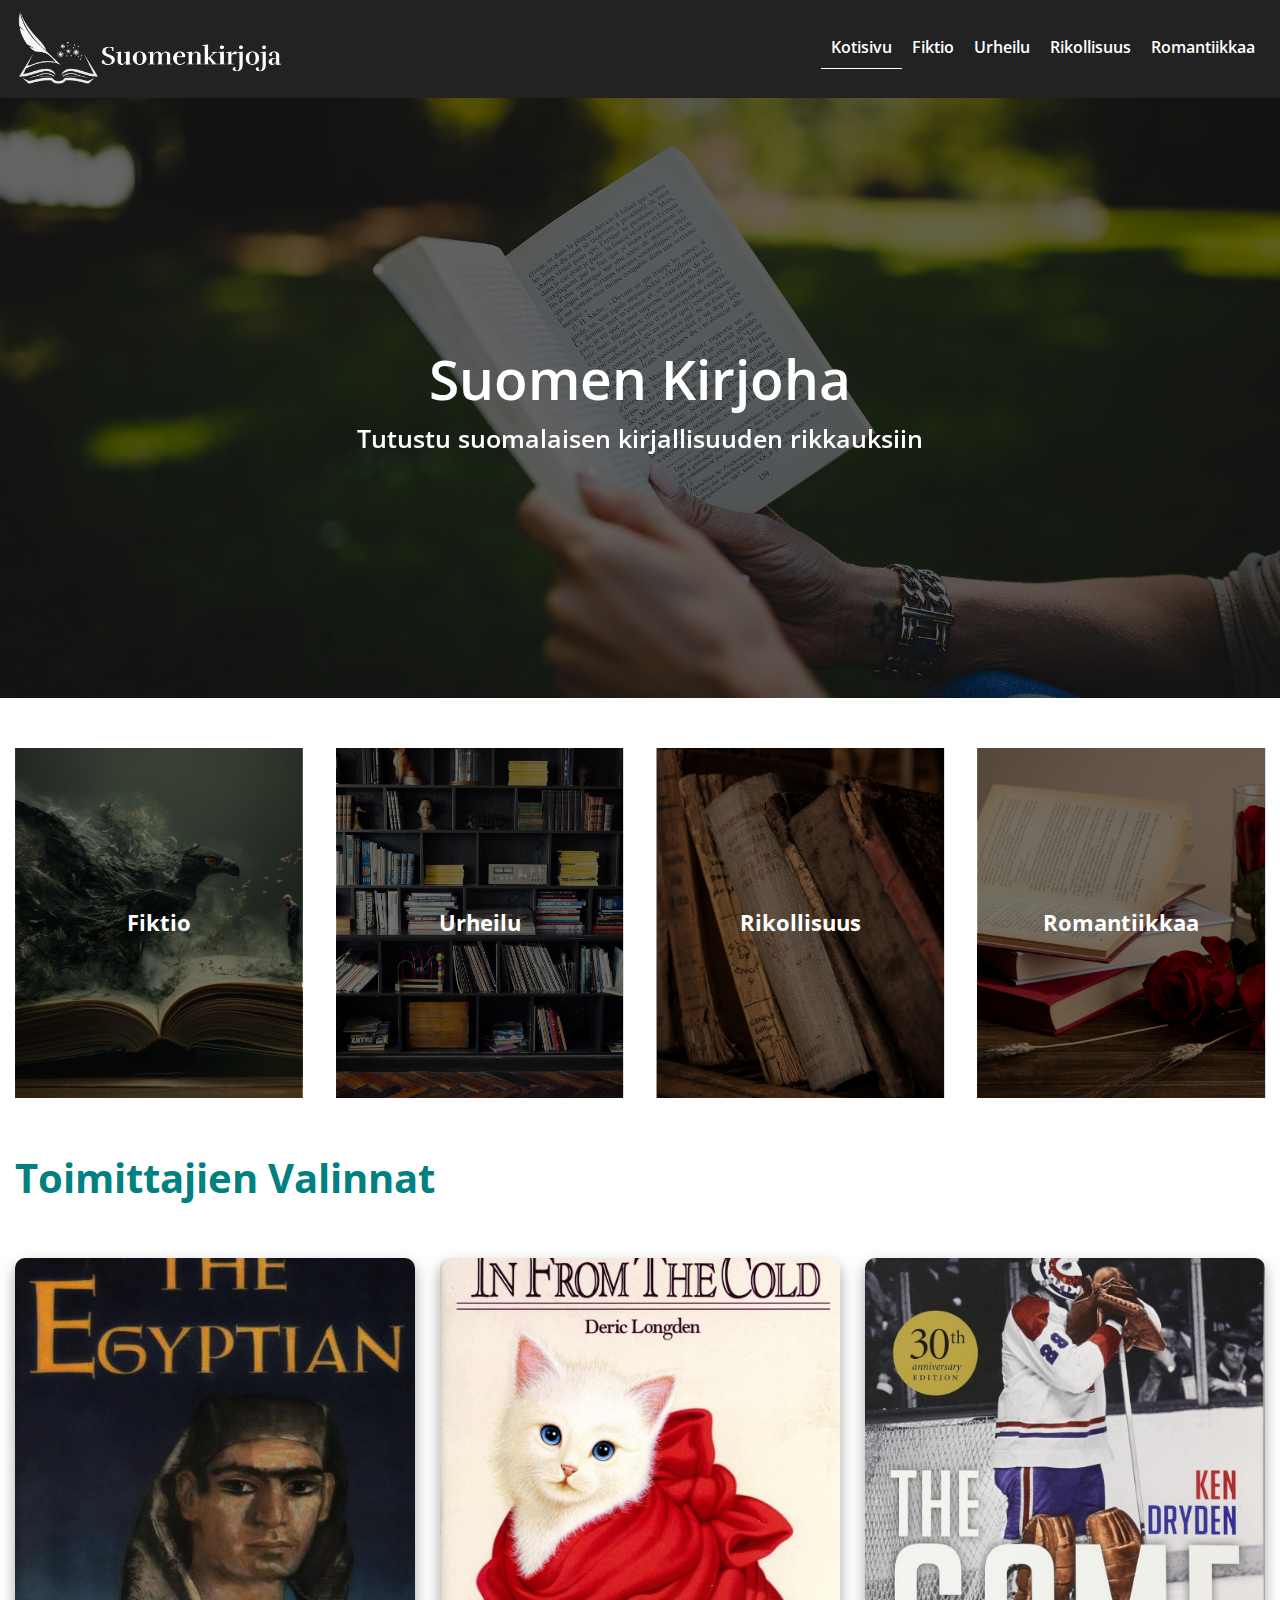
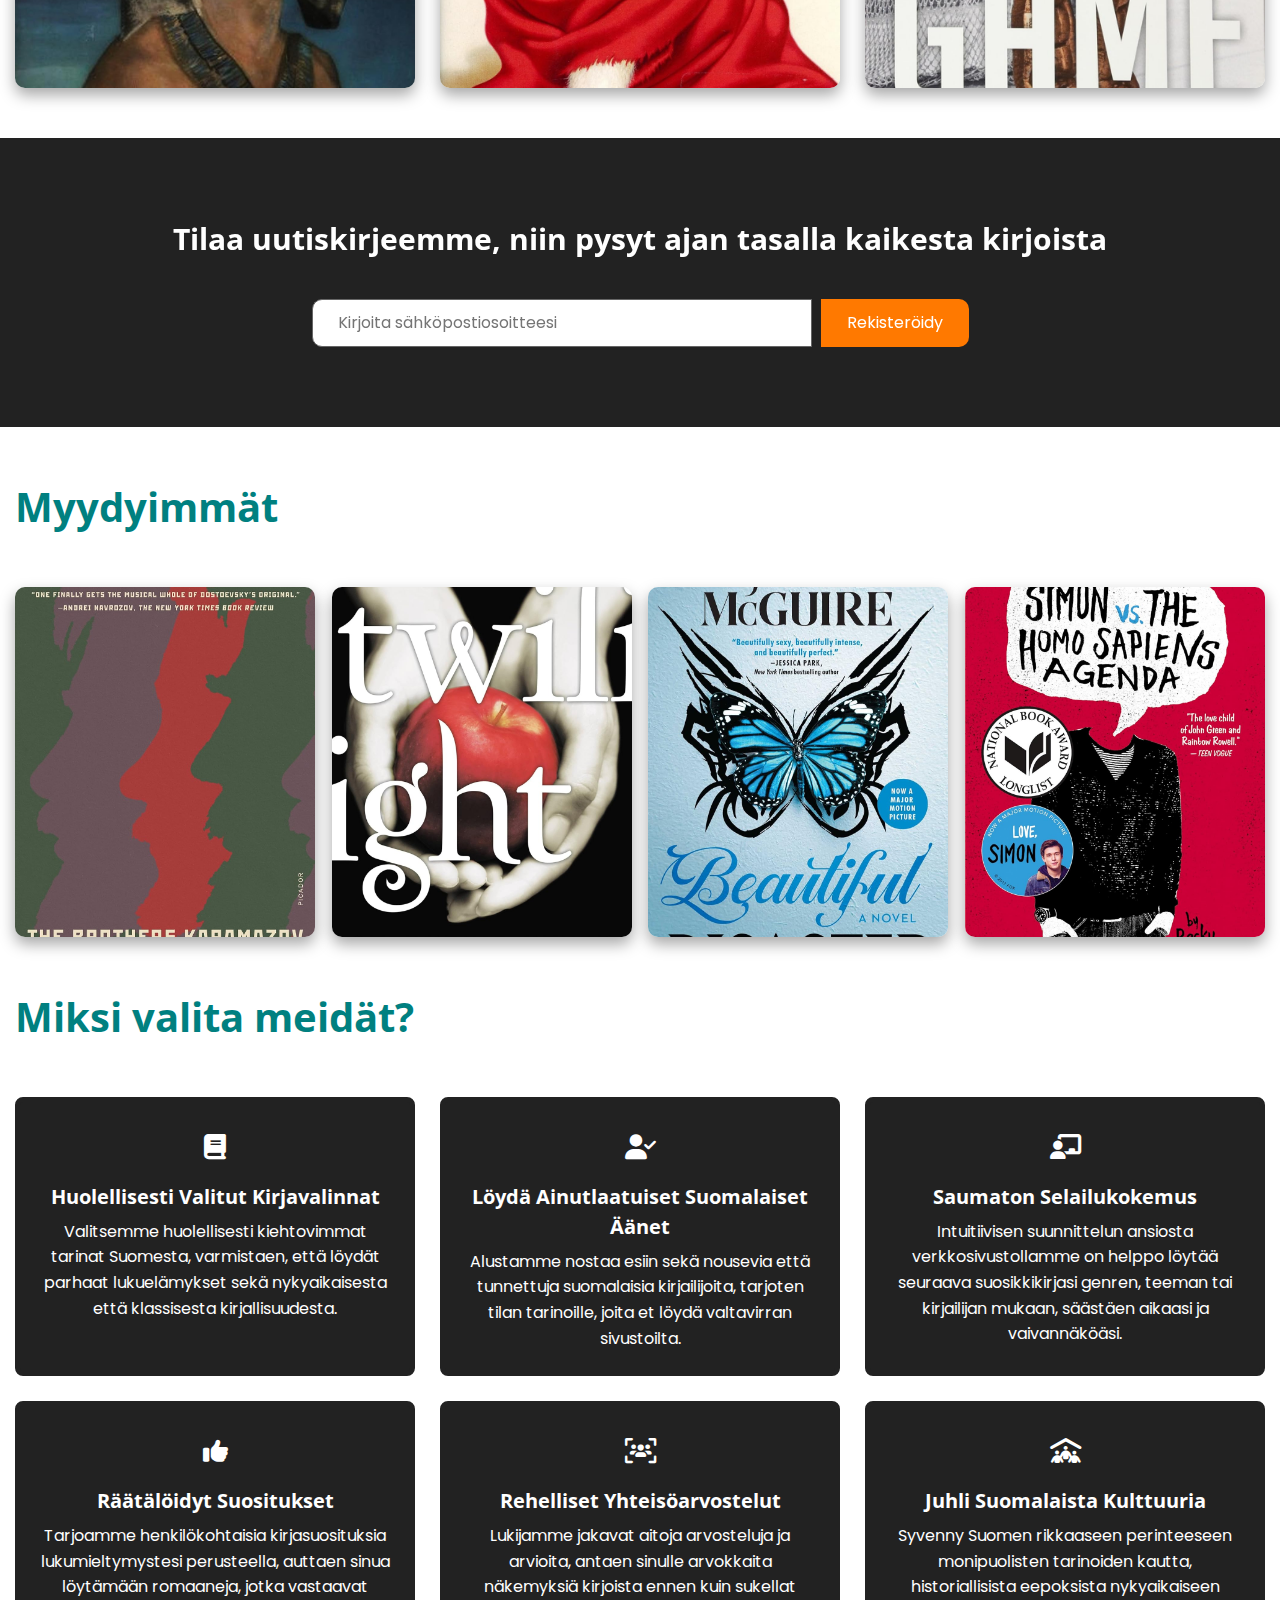
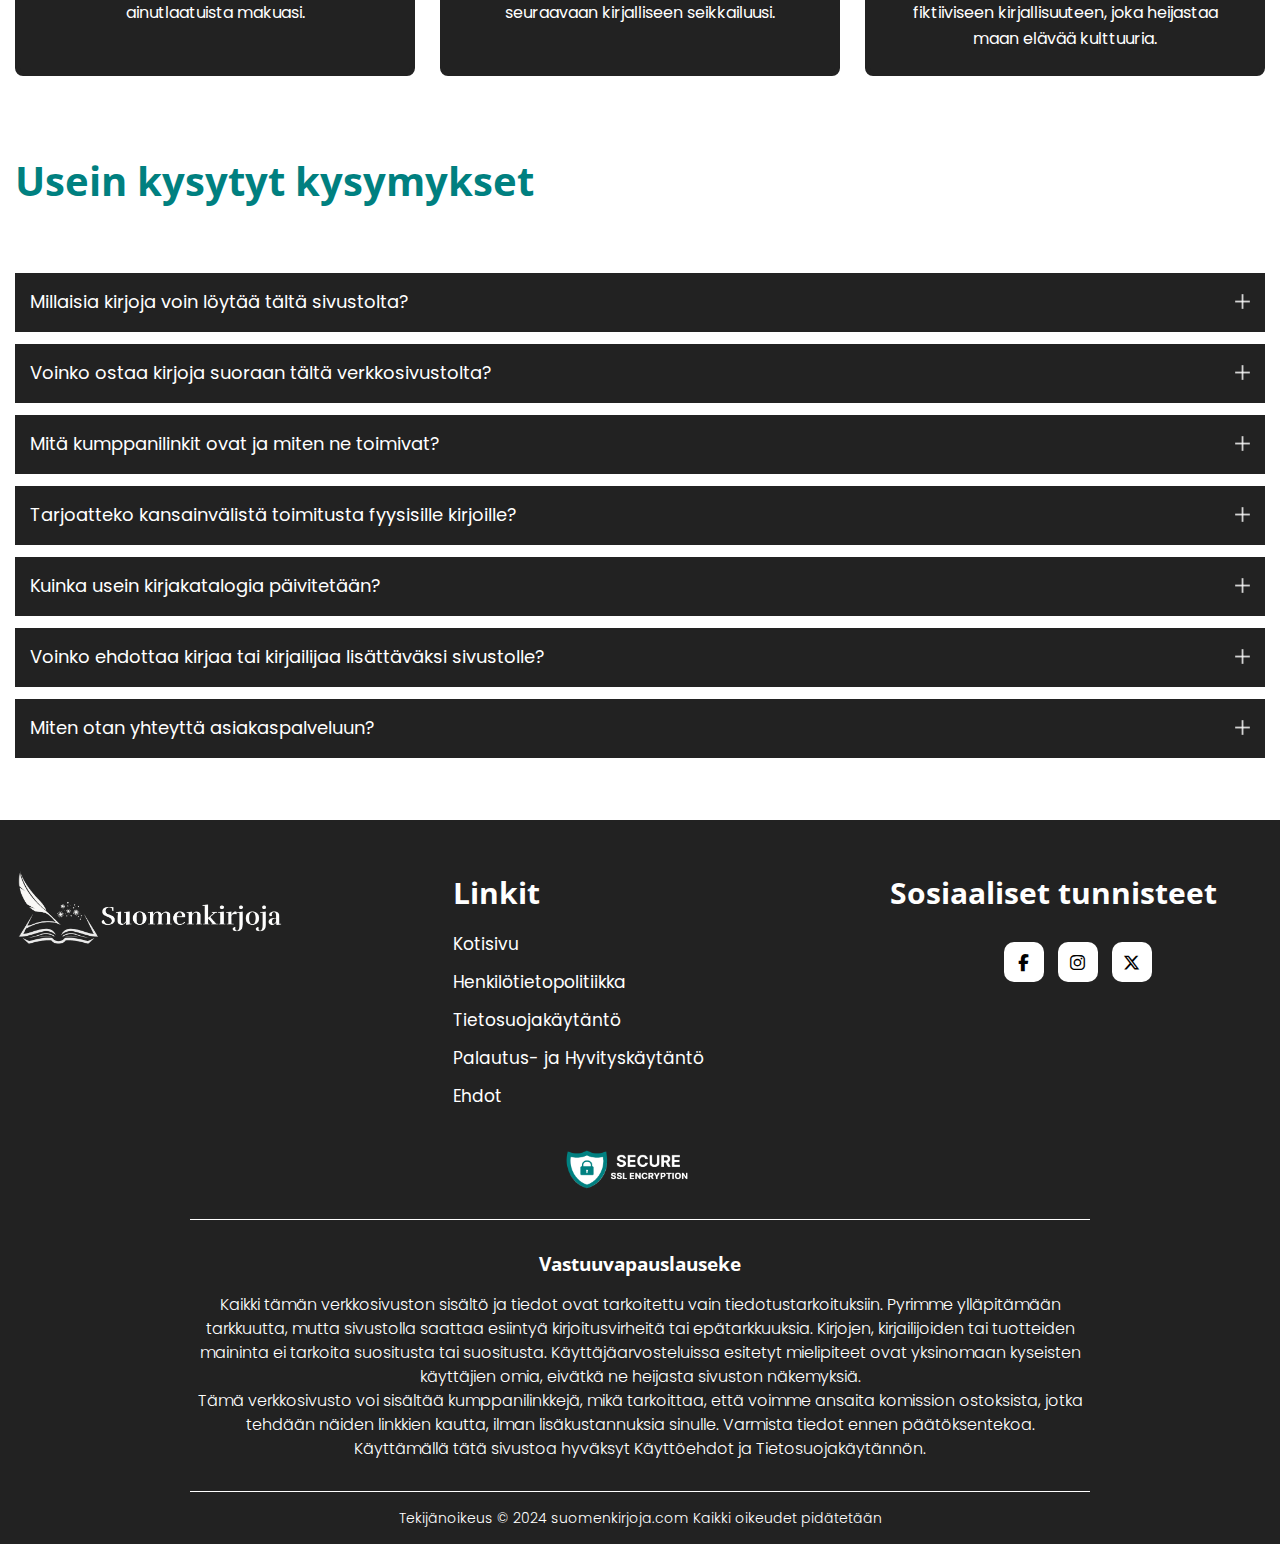
==== index.html @ 08500f6e "done" ====
<!DOCTYPE html>
<html lang="fi">

<head>
    <meta charset="UTF-8">
    <meta name="viewport" content="width=device-width, initial-scale=1.0">
    <meta name="robots" content="index, follow">
    <link rel="stylesheet" href="./assets/fontawesome/css/all.css">
    <link rel="stylesheet" href="assets/css/aos.css">
    <link rel="stylesheet" href="./assets/css/style.css">
    <link rel="stylesheet" href="./assets/css/responsive.css">
    <link rel="icon" type="image/icon" href="./assets/images/favicon.ico">
    <title>Kotisivu</title>
</head>

<body>
    <!--Website Header Section Start -->
    <header class="header">
        <div class="container">
            <nav class="desktop-menu">
                <div class="top-logo">
                    <a href="./">
                        <img src="./assets/images/logo.svg" alt="logo"></a>
                </div>

                <div class="main-menu">
                    <ul>
                        <li><a class="active" href="./">Kotisivu</a></li>
                        <li><a href="fiction">Fiktio</a></li>
                        <li><a href="sport">Urheilu</a></li>
                        <li><a href="crime">Rikollisuus</a></li>
                        <li><a href="romance">Romantiikkaa</a></li>
                    </ul>
                    <div class="close-icon"><i class="fa-solid fa-x"></i></div>
                </div>

                <div class="menu-icon"><i class="fa-solid fa-bars"></i></div>
            </nav>
        </div>
    </header>
    <!--Website Header Section End -->


    <!--Home Page Banner Section  Start -->
    <section class="main-banner">
        <div class="banner-image">
            <img src="./assets/images/home-banner-image.jpg" alt="image">
        </div>
        <div class="banner-text text-center">
            <div class="banner-text-group" data-aos="fade-up" data-aos-duration="1500">
                <h1>Suomen Kirjoha</h1>
                <h3>Tutustu suomalaisen kirjallisuuden rikkauksiin</h3>
            </div>
        </div>
    </section>
    <!-- Home Page Banner Section  End-->

    <!-- Home Page Menu Cards Section Start -->
    <section class="home--menu-cards-section py-5">
        <div class="container">
            <div class="home-menu-cards-wrapper">

                <div class="home-menu-cards">
                    <div class="home-menu-cards-image">
                        <img src="./assets/images/fiction-banner-image.jpg" alt="card-image">
                    </div>
                    <div class="home-menu-cards-text">
                        <a href="fiction">
                            <h3>
                                Fiktio
                            </h3>
                        </a>
                    </div>
                </div>

                <div class="home-menu-cards">
                    <div class="home-menu-cards-image">
                        <img src="./assets/images/sports-banner-image.jpg" alt="card-image">
                    </div>
                    <div class="home-menu-cards-text">
                        <a href="sport">
                            <h3>
                                Urheilu
                            </h3>
                        </a>
                    </div>
                </div>

                <div class="home-menu-cards">
                    <div class="home-menu-cards-image">
                        <img src="./assets/images/crime-banner-image.jpg" alt="card-image">
                    </div>
                    <div class="home-menu-cards-text">
                        <a href="crime">
                            <h3>
                                Rikollisuus
                            </h3>
                        </a>
                    </div>
                </div>

                <div class="home-menu-cards">
                    <div class="home-menu-cards-image">
                        <img src="./assets/images/romance-banner-image.jpg" alt="card-image">
                    </div>
                    <div class="home-menu-cards-text">
                        <a href="romance">
                            <h3>
                                Romantiikkaa
                            </h3>
                        </a>
                    </div>
                </div>

            </div>
        </div>
    </section>
    <!-- Home Page Menu Cards Section End-->




    <!-- Home Page Editors Choice Section Start-->
    <section class="editor-choice-section pb-5">
        <div class="container">
            <h2 class="section-heading pb-5">Toimittajien Valinnat</h2>
            <div class="s1">

                <div class="home-books-card">
                    <div class="home-books-card-image">
                        <img src="./assets/images/TheEgyptian.jpg" alt="card-image">
                    </div>

                    <div class="home-books-card-content">
                        <h3>
                            The Egyptian
                        </h3>
                        <h4>
                            <img src="./assets/images/pen-white.png" class="pen-white" alt="pen-icon"> Mika Waltari
                        </h4>
                        <p>
                            Historiallinen romaani, joka
                            sijoittuu muinaiseen Egyptiin
                            ja tutkii rakkautta, petosta ja
                            valtaa.
                        </p>
                        <div class="cards-btn">
                            <a class="butn cards-external-btn"
                                href="https://www.amazon.com/Egyptian-Mika-Waltari-ebook/dp/B09L5D39S5?crid=17IUDTRY6WYL5&dib=eyJ2IjoiMSJ9.[base64].7ATwTeUTVau6jEHro-WnSqS9sFzIE7IEb_yFP-Ko_v0&dib_tag=se&keywords=Sinuhe,+Egyptian&qid=1727172773&sprefix=sinuhe,+egyptian,aps,296&sr=8-1&linkCode=sl1&tag=jamestobin98-20&linkId=8c640971251853d8622b9d0b0ddac222&language=en_US&ref_=as_li_ss_tl"
                                target="_blank">Osta nyt</a>
                        </div>
                    </div>

                </div>


                <div class="home-books-card">

                    <div class="home-books-card-image">
                        <img src="./assets/images/TheCatWhoCameFromCold.jpg" alt="card-image">
                    </div>

                    <div class="home-books-card-content">
                        <h3>
                            The Cat Who Came in from the Cold

                        </h3>
                        <h4>
                            <img src="./assets/images/pen-white.png" class="pen-white" alt="pen-icon"> Deric Longden
                        </h4>
                        <p>
                            Herttainen ja humoristinen
                            tarina kissasta, joka löytää
                            uuden kodin ja muuttaa
                            omistajansa elämän.
                        </p>
                        <div class="cards-btn"> <a class="butn cards-external-btn"
                                href="https://www.amazon.com/Cat-Who-Came-Cold/dp/0553089633?crid=26NH1X769LVW4&dib=eyJ2IjoiMSJ9.[base64].WRAV9KNN51giAmGTklcDoiVxDD6gxSR38xHNe4e4NM8&dib_tag=se&keywords=The+Cat+Who+Came+in+from+the+Cold&qid=1727175283&sprefix=the+cat+who+came+in+from+the+cold,aps,198&sr=8-1&linkCode=sl1&tag=jamestobin98-20&linkId=416442b8fac2e399894801431d34a549&language=en_US&ref_=as_li_ss_tl"
                                target="_blank">Osta nyt</a></div>

                    </div>

                </div>


                <div class="home-books-card">

                    <div class="home-books-card-image">
                        <img src="./assets/images/TheGame.jpg" alt="card-image">
                    </div>

                    <div class="home-books-card-content">
                        <h3>
                            The Game
                        </h3>
                        <h4>
                            <img src="./assets/images/pen-white.png" class="pen-white" alt="pen-icon"> Ken Dryden
                        </h4>
                        <p>
                            Klassinen muistelmateos,
                            joka vangitsee jääkiekon
                            ydinolemuksen ja kertoo
                            NHL-veskarin elämästä
                            sekä pelin dynamiikasta.
                        </p>
                        <div class="cards-btn"> <a class="butn cards-external-btn"
                                href="https://www.amazon.com/Game-30th-Anniversary-Ken-Dryden/dp/1600789617?crid=1MZPKE9F3LYQU&dib=eyJ2IjoiMSJ9.[base64].a1gOZlsaKyec3DtpsuH2p21Y6WQfvFREKgfqYBd4jnY&dib_tag=se&keywords=The+Game+ken+dryden&qid=1727186038&s=books&sprefix=the+game+ken+dryden+,stripbooks-intl-ship,193&sr=1-1&linkCode=sl1&tag=jamestobin98-20&linkId=9011c96b7c011b96bb45ca482aa5766c&language=en_US&ref_=as_li_ss_tl"
                                target="_blank">Osta nyt</a></div>
                    </div>

                </div>

            </div>
        </div>
    </section>
    <!-- Home Page Editors Choice Section End-->

    <!-- Home Page SignUp Section Start -->
    <section class="pages-signup-section py-5">
        <div class="container">
            <div class="pages-signup-wrapper">
                <h3 class="text-center">Tilaa uutiskirjeemme, niin pysyt ajan tasalla kaikesta kirjoista</h3>
                <div class="pages-signup-input-wrapper">
                    <input type="text" class="pages-signup-input" placeholder="Kirjoita sähköpostiosoitteesi">
                    <a class=" butn pages-signup-submit-button" href="">Rekisteröidy</a>
                </div>
            </div>
        </div>
    </section>
    <!-- Home Page SignUp Section End -->


    <!-- Home Page Best Seller Section Start-->
    <section class="best-seller-section py-5">
        <div class="container">
            <h2 class="section-heading  pb-5">Myydyimmät</h2>
            <div class="s2">

                <div class="home-books-card">
                    <div class="home-books-card-image">
                        <img src="./assets/images/BrotheKarmazov.jpg" alt="card-image">
                    </div>
                    <div class="home-books-card-content">
                        <h3>
                            The Brothers Karamazov
                        </h3>
                        <h4>
                            <img src="./assets/images/pen-white.png" class="pen-white" alt="pen-icon"> Fyodor Dostoevsky
                        </h4>
                        <div class="cards-btn">
                            <a class="butn cards-external-btn"
                                href="https://www.amazon.com/Brothers-Karamazov-Bicentennial-Novel-Epilogue/dp/1250788455?crid=3GVOUKYD4FZC4&dib=eyJ2IjoiMSJ9.[base64].wEU_PbyWzW1_rU2g9brqBQideJJY69ZjpX5C-7T4_ak&dib_tag=se&keywords=the+brothers+karamazov&qid=1727173076&s=books&sprefix=the+brothers+karamazov,stripbooks-intl-ship,377&sr=1-2&linkCode=sl1&tag=jamestobin98-20&linkId=d3e615589c1abf3a3759bcc38e3bb2b2&language=en_US&ref_=as_li_ss_tl"
                                target="_blank">Osta nyt</a>
                        </div>
                    </div>
                </div>


                <div class="home-books-card">
                    <div class="home-books-card-image">
                        <img src="./assets/images/twilight.jpg" alt="card-image">
                    </div>
                    <div class="home-books-card-content">
                        <h3>
                            Twilight
                        </h3>
                        <h4>
                            <img src="./assets/images/pen-white.png" class="pen-white" alt="pen-icon"> Stephenie Meyer
                        </h4>
                        <div class="cards-btn">
                            <a class="butn cards-external-btn"
                                href="https://www.amazon.com/Twilight-Saga-Stephenie-Meyer/dp/0316327336?_encoding=UTF8&dib_tag=se&dib=eyJ2IjoiMSJ9.[base64].sSXFv5mBkLeSqpBcoyLEpD1TyIvgqvTk9g445k0RCWI&qid=1727177551&sr=8-1&linkCode=sl1&tag=jamestobin98-20&linkId=aa22f0e4862cd19377fda2d357de0b53&language=en_US&ref_=as_li_ss_tl"
                                target="_blank">Osta nyt</a>
                        </div>
                    </div>

                </div>


                <div class="home-books-card">
                    <div class="home-books-card-image">
                        <img src="./assets/images/BeautifulDisaster.jpg" alt="card-image">
                    </div>
                    <div class="home-books-card-content">
                        <h3>
                            Beautiful Disaster
                        </h3>
                        <h4>
                            <img src="./assets/images/pen-white.png" class="pen-white" alt="pen-icon"> Jamie McGuire
                        </h4>
                        <div class="cards-btn"> <a class="butn cards-external-btn"
                                href="https://www.amazon.com/Beautiful-Disaster-Novel/dp/1476712042?_encoding=UTF8&dib_tag=se&dib=eyJ2IjoiMSJ9.[base64].Pdquif6MvUb7mvGkyWHwsHLwXXG0dk61CdkBr5j_n44&qid=1727177457&sr=1-1&linkCode=sl1&tag=jamestobin98-20&linkId=4a2ea557d40b487e410545ccf248d876&language=en_US&ref_=as_li_ss_tl"
                                target="_blank">Osta nyt</a>
                        </div>
                    </div>
                </div>


                <div class="home-books-card">
                    <div class="home-books-card-image">
                        <img src="./assets/images/SimonvsHomo.jpg" alt="card-image">
                    </div>
                    <div class="home-books-card-content">
                        <h3>
                            Simon vs. the Homo Sapiens Agenda
                        </h3>
                        <h4>
                            <img src="./assets/images/pen-white.png" class="pen-white" alt="pen-icon"> Becky Albertalli
                        </h4>
                        <div class="cards-btn"> <a class="butn cards-external-btn"
                                href="https://www.amazon.com/Simon-vs-Homo-Sapiens-Agenda/dp/006234868X?crid=1C4AQLAO2MMRL&dib=eyJ2IjoiMSJ9.[base64].SA8ciUnukqdBajDq0BIjs772ce1dFF_wmGhqBcUmtT8&dib_tag=se&keywords=Simon+vs.+the+Homo+Sapiens+Agenda&qid=1727178040&sprefix=simon+vs.+the+homo+sapiens+agenda,aps,229&sr=8-1&linkCode=sl1&tag=jamestobin98-20&linkId=ccef802a47dce6aff8c787c02ddae642&language=en_US&ref_=as_li_ss_tl"
                                target="_blank">Osta nyt</a>
                        </div>
                    </div>
                </div>

            </div>
        </div>
    </section>
    <!-- Home Page Best Seller Section End-->

    <!-- How We Rate Section Start -->
    <section class="home-why-choose-us-section">
        <div class="container">
            <h2 class="section-heading pb-5">Miksi valita meidät?</h2>
            <div class="home-why-choose-us-wrapper">

                <div class="home-why-choose-us-cards">
                    <div>
                        <div class="rate-cards-icon">
                            <i class="fa-solid fa-book rate-icon bounce"></i>
                        </div>
                        <h3>
                            Huolellisesti Valitut
                            Kirjavalinnat
                        </h3>
                        <p>Valitsemme huolellisesti
                            kiehtovimmat tarinat Suomesta,
                            varmistaen, että löydät parhaat
                            lukuelämykset sekä
                            nykyaikaisesta että klassisesta
                            kirjallisuudesta.</p>
                    </div>
                </div>

                <div class="home-why-choose-us-cards">





                    <div>
                        <div class="rate-cards-icon">
                            <i class="fa-solid fa-user-check rate-icon bounce "></i>
                        </div>
                        <h3>Löydä Ainutlaatuiset
                            Suomalaiset Äänet
                        </h3>
                        <p>Alustamme nostaa esiin sekä
                            nousevia että tunnettuja
                            suomalaisia kirjailijoita, tarjoten
                            tilan tarinoille, joita et löydä
                            valtavirran sivustoilta.
                        </p>
                    </div>
                </div>

                <div class="home-why-choose-us-cards">
                    <div>
                        <div class="rate-cards-icon"><i class="fa-solid fa-chalkboard-user rate-icon bounce"></i></div>
                        <h3>Saumaton Selailukokemus</h3>
                        <p>Intuitiivisen suunnittelun ansiosta
                            verkkosivustollamme on helppo
                            löytää seuraava suosikkikirjasi
                            genren, teeman tai kirjailijan
                            mukaan, säästäen aikaasi ja
                            vaivannäköäsi.</p>
                    </div>
                </div>

                <div class="home-why-choose-us-cards">
                    <div>
                        <div class="rate-cards-icon"><i class="fa-solid fa-thumbs-up rate-icon bounce"></i> </div>
                        <h3>Räätälöidyt Suositukset</h3>
                        <p>Tarjoamme henkilökohtaisia
                            kirjasuosituksia lukumieltymystesi
                            perusteella, auttaen sinua
                            löytämään romaaneja, jotka
                            vastaavat ainutlaatuista makuasi.</p>
                    </div>
                </div>

                <div class="home-why-choose-us-cards">
                    <div>
                        <div class="rate-cards-icon"><i class="fa-solid fa-users-viewfinder rate-icon bounce"></i>
                        </div>
                        <h3>Rehelliset
                            Yhteisöarvostelut</h3>
                        <p>Lukijamme jakavat aitoja
                            arvosteluja ja arvioita, antaen
                            sinulle arvokkaita näkemyksiä
                            kirjoista ennen kuin sukellat
                            seuraavaan kirjalliseen
                            seikkailuusi.</p>
                    </div>
                </div>

                <div class="home-why-choose-us-cards">
                    <div>
                        <div class="rate-cards-icon"><i class="fa-solid fa-people-roof rate-icon bounce"></i>
                        </div>
                        <h3>
                            Juhli Suomalaista
                            Kulttuuria
                        </h3>
                        <p>Syvenny Suomen rikkaaseen
                            perinteeseen monipuolisten
                            tarinoiden kautta, historiallisista
                            eepoksista nykyaikaiseen
                            fiktiiviseen kirjallisuuteen, joka
                            heijastaa maan elävää kulttuuria.</p>
                    </div>
                </div>

            </div>
        </div>
    </section>
    <!-- How We Rate Section End -->

    <!--Home Page FAQ Section Start -->
    <section class="pages-faq-section py-5">
        <div class="container">
            <div class="pages-accordion-wrapper">
                <h2 class="section-heading pb-5">
                    Usein kysytyt kysymykset
                </h2>

                <div class="accordion-wrap ">

                    <div class="accordion">
                        <div class="top">
                            <div class="text">Millaisia kirjoja voin löytää tältä sivustolta?
                            </div>
                            <img src="https://assets-global.website-files.com/63e49089cb05f507aba64457/63e49089cb05f5c614a6446a_icon_plus.svg"
                                alt="">
                            <input type="checkbox">
                        </div>
                        <div class="bottom">
                            <div class="text">
                                <p>
                                    Tarjoamme laajan valikoiman suomalaisia kirjoja, mukaan lukien kaunokirjallisuutta,
                                    tietokirjoja, runoja ja paljon muuta. Voit tutkia eri genrejä, löytää uusia
                                    kirjailijoita ja tutustua
                                    sekä nykyaikaisiin että klassisiin suomalaisen kirjallisuuden teoksiin.
                                </p>
                            </div>
                        </div>
                    </div>

                    <div class="accordion">
                        <div class="top">
                            <div class="text">
                                Voinko ostaa kirjoja suoraan tältä verkkosivustolta?
                            </div>
                            <img src="https://assets-global.website-files.com/63e49089cb05f507aba64457/63e49089cb05f5c614a6446a_icon_plus.svg"
                                alt="">
                            <input type="checkbox">
                        </div>
                        <div class="bottom">
                            <div class="text">
                                <p>
                                    Tällä hetkellä emme myy kirjoja suoraan. Monet sivustollamme esitellyistä kirjoista
                                    sisältävät
                                    kuitenkin kumppanilinkkejä luotettaviin verkkokirjakauppoihin, joissa voit suorittaa
                                    ostoksen.
                                </p>
                            </div>
                        </div>
                    </div>


                    <div class="accordion">
                        <div class="top">
                            <div class="text">
                                Mitä kumppanilinkit ovat ja miten ne toimivat?
                            </div>
                            <img src="https://assets-global.website-files.com/63e49089cb05f507aba64457/63e49089cb05f5c614a6446a_icon_plus.svg"
                                alt="">
                            <input type="checkbox">
                        </div>
                        <div class="bottom">
                            <div class="text">
                                <p>
                                    Kumppanilinkit ovat kumppanuuksia verkkokirjakauppojen kanssa. Kun klikkaat kirjan
                                    ostolinkkiä ja teet ostoksen, voimme ansaita pienen komission ilman lisäkustannuksia
                                    sinulle.
                                </p>
                            </div>
                        </div>
                    </div>

                    <div class="accordion">
                        <div class="top">
                            <div class="text">
                                Tarjoatteko kansainvälistä toimitusta fyysisille kirjoille?
                            </div>
                            <img src="https://assets-global.website-files.com/63e49089cb05f507aba64457/63e49089cb05f5c614a6446a_icon_plus.svg"
                                alt="">
                            <input type="checkbox">
                        </div>
                        <div class="bottom">
                            <div class="text">
                                <p>
                                    Koska emme myy kirjoja suoraan, toimitusvaihtoehdot riippuvat valitsemastasi
                                    jälleenmyyjästä. Tarkista jälleenmyyjän toimituskäytännöt kansainvälisiä tilauksia
                                    varten.
                                </p>
                            </div>
                        </div>
                    </div>

                    <div class="accordion">
                        <div class="top">
                            <div class="text">
                                Kuinka usein kirjakatalogia päivitetään?
                            </div>
                            <img src="https://assets-global.website-files.com/63e49089cb05f507aba64457/63e49089cb05f5c614a6446a_icon_plus.svg"
                                alt="">
                            <input type="checkbox">
                        </div>
                        <div class="bottom">
                            <div class="text">
                                <p>
                                    Päivitämme jatkuvasti luetteloamme uusilla julkaisuilla, myydyimmillä kirjoilla ja
                                    suosituksilla.
                                    Tarkista sivu säännöllisesti löytääksesi uusimmat suomalaisen kirjallisuuden kirjat.
                                </p>
                            </div>
                        </div>
                    </div>

                    <div class="accordion">
                        <div class="top">
                            <div class="text">
                                Voinko ehdottaa kirjaa tai kirjailijaa lisättäväksi sivustolle?
                            </div>
                            <img src="https://assets-global.website-files.com/63e49089cb05f507aba64457/63e49089cb05f5c614a6446a_icon_plus.svg"
                                alt="">
                            <input type="checkbox">
                        </div>
                        <div class="bottom">
                            <div class="text">
                                <p>
                                    Kyllä, otamme mielellämme vastaan ehdotuksia käyttäjiltämme! Jos on kirja tai
                                    kirjailija,
                                    jonka haluaisit nähdä esillä, ota yhteyttä "Ota yhteyttä" -osiossa olevan
                                    ehdotuslomakkeen
                                    kautta.
                                </p>
                            </div>
                        </div>
                    </div>

                    <div class="accordion">
                        <div class="top">
                            <div class="text">
                                Miten otan yhteyttä asiakaspalveluun?
                            </div>
                            <img src="https://assets-global.website-files.com/63e49089cb05f507aba64457/63e49089cb05f5c614a6446a_icon_plus.svg"
                                alt="">
                            <input type="checkbox">
                        </div>
                        <div class="bottom">
                            <div class="text">
                                <p>
                                    Kaikkiin kysymyksiin tai apua varten voit ottaa meihin yhteyttä yhteydenottosivun
                                    kautta tai
                                    lähettämällä sähköpostia osoitteeseen <a
                                        href="mailto:info@suomenkirjoja.com">info@suomenkirjoja.com.</a> Pyrimme
                                    vastaamaan 48
                                    tunnin kuluessa.
                                </p>
                            </div>
                        </div>
                    </div>

                </div>
            </div>
        </div>
    </section>
    <!--Home Page FAQ Section End-->


    <!-- Footer Start -->
    <footer class="footer pt-5">
        <div class="container">
            <div class="footer-wrapper">

                <div class="logo-bottom footer-items">
                    <a href="./"> <img src="./assets/images/logo.svg" alt="logo"></a>
                </div>

                <div class="footer-links footer-items">
                    <h3>Linkit</h3>
                    <ul>
                        <li><a href="./">Kotisivu</a></li>
                        <li><a href="personal-data-policy">Henkilötietopolitiikka</a></li>
                        <li><a href="./privacy-policy">Tietosuojakäytäntö</a></li>
                        <li><a href="./return-refund">Palautus- ja Hyvityskäytäntö</a>
                        <li><a href="./terms">Ehdot</a></li>
                    </ul>
                </div>

                <div class="footer-connect footer-items">
                    <h3>Sosiaaliset tunnisteet</h3>
                    <div class="social-icons">
                        <div>
                            <div class="footer-social-icons">
                                <a href="#"><i class="fa-brands fa-facebook-f facebook"></i></a>
                                <a href="#"><i class="fa-brands fa-instagram instagram"></i></a>
                                <a href="#"><i class="fa-brands fa-x-twitter twitter"></i></a>
                            </div>
                        </div>
                    </div>
                </div>

            </div>
            <div class="ssl-certificate text-center pb-2">
                <img src="./assets/images/ssl.png" alt="ssl-logo">
            </div>

            <div class="disclaimer text-center py-3">
                <h3>Vastuuvapauslauseke</h3>
                <p>
                    Kaikki tämän verkkosivuston sisältö ja tiedot ovat tarkoitettu vain tiedotustarkoituksiin.
                    Pyrimme ylläpitämään tarkkuutta, mutta sivustolla saattaa esiintyä kirjoitusvirheitä tai
                    epätarkkuuksia. Kirjojen, kirjailijoiden tai tuotteiden maininta ei tarkoita suositusta tai
                    suositusta. Käyttäjäarvosteluissa esitetyt mielipiteet ovat yksinomaan kyseisten käyttäjien
                    omia, eivätkä ne heijasta sivuston näkemyksiä.
                </p>
                <p>
                    Tämä verkkosivusto voi sisältää kumppanilinkkejä, mikä tarkoittaa, että voimme ansaita
                    komission ostoksista, jotka tehdään näiden linkkien kautta, ilman lisäkustannuksia sinulle.
                    Varmista tiedot ennen päätöksentekoa.
                </p>
                <p>
                    Käyttämällä tätä sivustoa hyväksyt Käyttöehdot ja Tietosuojakäytännön.
                </p>
            </div>

            <div class="copyright py-4">
                <p>Tekijänoikeus &copy; 2024 suomenkirjoja.com Kaikki oikeudet pidätetään</p>
            </div>
        </div>
    </footer>
    <!-- Footer End -->

    <!-- Cookies Start -->
    <!-- <div class="wrapper">
        <div class="info">
            <p>
                Käytämme evästeitä tehdäksemme kokemuksestasi sivustollamme yhtä sujuvan kuin sekunnissa
                puoli!
                Jatkamalla hyväksyt sen, että käytämme evästeitä seurataksemme kuinka
                kenen sivustoa käytät ja
                parantaa navigointiasi. Älä huoli, tietosi ovat turvassa, emmekä me
                ei lähetä roskapostia.
            </p>
        </div>
        <div class="buttons">
            <button class="button" id="acceptBtn">Hyväksy evästeet</button>
            <button class="button">Hylkää evästeet</button>
        </div>
    </div> -->
    <!-- Cookies End-->
    <script src="assets/js/aos.js"></script>
    <script src="./assets/js/index.js"></script>
</body>

</html>
---- assets/css/style.css ----
@import url('https://fonts.googleapis.com/css2?family=Poppins:ital,wght@0,100;0,200;0,300;0,400;0,500;0,600;0,700;0,800;0,900;1,100;1,200;1,300;1,400;1,500;1,600;1,700;1,800;1,900&display=swap');

@import url('https://fonts.googleapis.com/css2?family=Open+Sans:ital,wght@0,300..800;1,300..800&display=swap');


/* Global CSS Start */

* {
    padding: 0;
    margin: 0;
    box-sizing: border-box;
}

html {
    scroll-behavior: smooth;
}

body {
    font-family: "Poppins", sans-serif;
    padding: 0;
    margin: 0;
    word-break: break-word;
}

h1,
h2,
h3,
h4,
h5,
h6 {
    font-family: "Open Sans", sans-serif;
    margin: 0;
    line-height: 1.5;
}


p {
    line-height: 1.6;
    padding: 0;
    margin: 0;
}

ul {
    list-style-type: none;
    margin: 0;
    padding: 0;
}

ul li {
    line-height: 1.7;
    margin-bottom: 3px;
}

a {
    display: inline-block;
    text-decoration: none;
    font-family: "Poppins", sans-serif;
}

button,
input[type=text],
input[type=submit] {
    font-family: "Poppins", sans-serif;
}

img {
    max-width: 100%;
    object-fit: cover;
    width: 100%;
}

.container {
    width: 100%;
    max-width: 1300px;
    margin: 0 auto;
    padding: 0 15px;
}

.py-3 {
    padding: 30px 0;
}

.pb-3 {
    padding-bottom: 30px;
}

.pb-2 {
    padding-bottom: 20px;
}

.py-5 {
    padding: 50px 0;
}

.pb-5 {
    padding-bottom: 50px;
}

.pt-5 {
    padding-top: 50px;
}

.pb-4 {
    padding-bottom: 40px;
}


.text-center {
    text-align: center;
}

.mb-4 {
    margin-bottom: 35px;
}

/* Global CSS End */


/*Header CSS Start */
.top-logo img {
    text-align: center;
    width: 100%;
    max-width: 270px;
    vertical-align: middle;
}

.header {
    position: sticky;
    top: 0;
    left: 0;
    right: 0;
    width: 100%;
    margin: 0 auto;
    z-index: 9999;
    transition: all 0.3s ease-in-out;
    background-color: #222222;
}

.main-menu ul {
    display: flex;
    justify-content: center;
    align-items: center;
}


.desktop-menu {
    display: flex;
    align-items: center;
    justify-content: space-between;
    width: 100%;
    padding: 10px 0;
}

.main-menu ul li a {
    padding: 10px;
    display: inline-block;
    text-align: center;
    text-decoration: none;
    line-height: normal;
    font-weight: 600;
    position: relative;
    color: #fff;
    font-family: "Open Sans", sans-serif;
}

.main-menu ul li a:after {
    display: block;
    content: '';
    border-bottom: solid 1px #fff;
    transition: all 300ms ease-in-out;
    position: absolute;
    left: 0;
    top: 100%;
    width: 0%;
}

.main-menu ul li a:hover:after,
.main-menu ul li a.active:after {
    width: 100%;
}

.main-menu ul li a:hover,
.main-menu ul li a.active {
    color: #fff;
}

.close-icon {
    display: none;
}

.menu-icon {
    display: none;
    color: #fff;
    width: 30px;
    text-align: right;
    cursor: pointer;
    margin: auto 0;
    font-size: 25px;
    z-index: 60;
}

/* Header CSS End */

/* Section Heading CSS Start */
h2.section-heading {
    font-size: 40px;
    line-height: 1.5;
    color: #008080;
    margin: 0 auto;
}

/* Section Heading CSS End */

/* Banner Section CSS Start */
.main-banner {
    position: relative;
    overflow: hidden;
    text-align: center;
}

.banner-image {
    height: 600px;
    width: 100%;
}
.pages-banner-image {
    height: 450px;
}

.banner-image img {
    height: 100%;
    object-fit: cover;
    width: 100%;
    object-position: center;
}

.banner-text {
    position: absolute;
    top: 50%;
    left: 50%;
    transform: translate(-50%, -50%);
    height: 100%;
    width: 100%;
    display: flex;
    justify-content: center;
    align-items: center;
    background-color: rgba(0 0 0/60%);
    background-blend-mode: multiply;
    overflow: hidden;
    text-align: center;
}

.banner-text h1 {
    font-size: 55px;
    color: #fff;
    display: block;
    font-weight: 600;
    overflow: hidden;
}

.banner-text h3 {
    font-size: 25px;
    color: #fff;
    display: block;
    font-weight: 600;
    max-width: 900px;
    margin: 0 auto;
    line-height: 1.5;
    overflow: hidden;
}

/* Banner Section  CSS End */

.pages-intro-wrapper p {
    color: #787878;
    max-width: 1100px;
    margin: 0 auto;
    font-weight: 500;
}

/* Home Menu Cards CSS Start */
.home-menu-cards-wrapper {
    display: flex;
    justify-content: space-between;
    flex-wrap: wrap;
}

.home-menu-cards {
    width: 23%;
    height: 100%;
    position: relative;
    transition: 0.4s all ease-in-out;
}
.home-menu-cards:hover{
    transform: translateY(-4px);
    box-shadow: rgba(0, 0, 0) 0px 5px 15px;
}

.home-menu-cards-image {
    width: 100%;
    height: 350px;
    overflow: hidden;
}

.home-menu-cards-image img {
    width: 100%;
    height: 100%;
    object-fit: cover;
}

.home-menu-cards-text {
    position: absolute;
    top: 50%;
    left: 50%;
    transform: translate(-50%, -50%);
    background-blend-mode: multiply;
    background-color: rgba(0 0 0/55%);
    width: 100%;
    height: 100%;
}

.home-menu-cards-text a {
    height: 100%;
    width: 100%;
    display: flex;
    justify-content: center;
    align-items: center;
}

.home-menu-cards-text a h3 {
    font-size: 22px;
    color: #fff;
}

/* Home Menu Cards CSS End*/


/* Home Books Cards CSS Start */
.s1,
.s2 {
    display: flex;
    justify-content: space-between;
    flex-wrap: wrap;
}

.home-books-card {
    overflow: hidden;
    position: relative;
    transition: 0.4s all ease-in-out;
    box-shadow: rgba(0, 0, 0, 0.35) 0px 7px 15px;
    border-radius: 10px;
}

.home-books-card:hover {
    transform: translateY(-4px);
    box-shadow: #008080 0px 3px 20px 2px;
}

.s1 .home-books-card {
    width: 32%;
    height: 430px;
}

.s1 .pen-white,
.s2 .pen-white,
.pen-color {
    height: 15px;
    width: 15px;
    object-fit: cover;
}

.s1 .home-books-card-image,
.s2 .home-books-card-image {
    height: 100%;
    width: 100%;
    overflow: hidden;
}

.s1 .home-books-card-image img,
.s2 .home-books-card-image img {
    height: 100%;
    width: 100%;
    object-fit: cover;
}

.home-books-card-content {
    position: absolute;
    top: 100%;
    color: #fff;
    padding: 15px;
    background-color: rgba(0 0 0/60%);
    height: 100%;
    width: 100%;
    transition: all 0.4s ease-in-out;
}

.s1 .home-books-card:hover .home-books-card-content {
    top: 30%;
}

.home-books-card-content h3 {
    font-size: 22px;
}

.home-books-card-content h4 {
    font-size: 16px;
    margin: 15px 0;
}

.s1 .cards-external-btn,
.s2 .cards-external-btn {
    color: #000;
    background: #ff7900;
    margin-top: 15px;
    border-radius: 10px;
    font-weight: 600;
}

.s1 .cards-external-btn:hover,
.s2 .cards-external-btn:hover {
    background-color: #fff;
    color: #000;
}

/* Home Books Cards CSS End */

/* Home Page signup CSS Start */
.pages-signup-section {
    background-color: #222222;
}

.pages-signup-wrapper {
    text-align: center;
    padding: 30px 0;
    background-color: transparent;
    backdrop-filter: blur(2px);
    border-radius: 20px;
}

.pages-signup-wrapper h3 {
    padding: 0 10px;
}

.pages-signup-input-wrapper {
    padding-top: 20px;
    margin: 0 auto;
}

input.pages-signup-input {
    width: 40%;
    display: inline-block;
    font-size: 16px;
    padding: 13px 25px;
    outline: none;
    border: 1px solid #666;
    line-height: 20px;
    border-radius: 10px 0 0 10px;
}

.butn {
    display: inline-block;
    padding: 13px 25px;
    font-size: 16px;
    outline: none;
    border: 1px solid transparent;
    transition: 0.3s all ease-in-out;
    line-height: 20px;
}

.pages-signup-submit-button {
    color: #fff;
    margin-left: 5px;
    border-radius: 0 10px 10px 0;
    background: #ff7900;
}

.pages-signup-submit-button:hover {
    background-color: #fff;
    color: #008080;
    box-shadow: #008080 0px 3px 20px 2px;
}

.pages-signup-wrapper h3 {
    font-size: 30px;
    max-width: 1000px;
    margin: 0 auto 20px auto;
    line-height: normal;
    font-weight: 700;
    color: #fff;
}

/* Home Page signup CSS End */

/* Best Seller CSS Start */
.s2 .home-books-card {
    height: 350px;
    width: 24%;
}

.s2 .home-books-card:hover .home-books-card-content {
    top: 40%;
}

/* Best Seller CSS Start */

.home-why-choose-us-wrapper {
    display: flex;
    justify-content: space-between;
    flex-wrap: wrap;
}

.home-why-choose-us-cards {
    width: 32%;
    padding: 20px;
    margin-bottom: 25px;
    border-radius: 10px;
    background-color: #222222;
    border-radius: 8px;
    border: 5px solid #222222;
    overflow: hidden;
    position: relative;
    /* transition: color 0.5s, box-shadow 0.3s; */
    transition: all 0.4s ease-in-out;
    text-align: center;
}

.home-why-choose-us-cards::before {
    content: "";
    position: absolute;
    top: 0;
    left: 0;
    width: 100%;
    height: 100%;
    background: #fff;
    transform: translateY(100%);
    transition: all 0.4s ease-in-out;
    z-index: -1;
}

.home-why-choose-us-cards:hover::before {
    transform: translateY(0);
}

.home-why-choose-us-cards:hover {
    color: #000;
    z-index: 10;
}




.rate-cards-icon i {
    margin-bottom: 10px;
}

.home-why-choose-us-cards h3 {
    margin-bottom: 7px;
    color: #fff;
    font-size: 20px;
}

.home-why-choose-us-cards p {
    color: #fff;
}

.home-why-choose-us-cards:hover h3,
.home-why-choose-us-cards:hover p,
.home-why-choose-us-cards:hover .rate-icon {
    color: #000;
}


.rate-icon {
    display: inline-flex !important;
    justify-content: center;
    align-items: center;
    width: 50px;
    height: 50px;
    font-size: 25px;
    line-height: 20px;
    border-radius: 5px;
    color: #fff;
}

@keyframes bounce {

    0%,
    100% {
        transform: translateY(0);
    }

    50% {
        transform: scale(1.1) translateY(-3px);
    }
}

.bounce {
    animation: bounce 2s infinite;
}



/* Accordion CSS Start */
#faq-heading {
    color: #fff;
}


.accordion {
    background-color: #222222;
    border-radius: 0px;
    justify-content: flex-start;
    align-items: stretch;
    display: grid;
    grid-template-columns: 1fr;
    grid-template-rows: .1fr 0fr;
    overflow: hidden;
    transition: grid-template-rows .3s cubic-bezier(.19, 1, .22, 1);
    margin: .75rem 0;
}

.accordion .top {
    cursor: pointer;
    justify-content: space-between;
    align-items: flex-start;
    padding: .9375rem;
    display: flex;
    position: relative
}

.accordion .top .text {
    font-size: 1.125rem;
    font-weight: 600;
    white-space: wrap;
    color: #ffffff;
}

.accordion .top img {
    width: 1.5rem;
    align-self: flex-start;
    display: inline-block;
    max-width: 100%;
    vertical-align: middle;
    border: 0;
    transition: transform .3s cubic-bezier(.175, .885, .32, 1.275);
    filter: brightness(0) invert(1);
}

.accordion .top input {
    position: absolute;
    inset: 0;
    cursor: pointer;
    appearance: none;
    width: 100%;
    background: none;
}

.accordion .top .text {
    font-size: 1.125rem;
    white-space: wrap;
    color: #fff;
    font-weight: 400;
}

.accordion .bottom .text p {
    padding: 10px 0;
}

.accordion .top img {
    width: 1.5rem;
    align-self: flex-start;
    display: inline-block;
    max-width: 100%;
    vertical-align: middle;
    border: 0;
    transition: transform .3s cubic-bezier(.175, .885, .32, 1.275);
    filter: brightness(0) invert(1);
}

.accordion .top input {
    position: absolute;
    inset: 0;
    cursor: pointer;
    appearance: none;
    width: 100%;
    background: none;
}

.accordion .bottom {
    padding-inline: 1.7rem;
    overflow: hidden;
    transition: all .3s cubic-bezier(.19, 1, .22, 1);
    background-color: #fff;
    border: 1px solid #222222;
}

.accordion .bottom .text {
    margin-left: 0;
    margin: 0;
    font-size: 1rem;
    color: #000;
}

.accordion:has(input:checked) {
    grid-template-rows: .1fr 1fr
}

.accordion:has(input:checked) .top img {
    transform: rotateZ(45deg)
}

.accordion:has(input:checked) {
    grid-template-rows: .1fr 1fr
}

.accordion:has(input:checked) .top img {
    transform: rotateZ(180deg);
    content: url("../images/minus-sign.png");


}

.accordion:has(input) .top img {
    content: url("../images/plus.png");
    width: 100%;
    transition: all 0.3s linear;
    max-width: 15px;
    margin: auto 0;
}

/* Accordion CSS End */

/* Footer CSS Start */
.footer {
    width: 100%;
    background-color: #222222;
}

.footer-wrapper {
    display: flex;
    justify-content: space-between;
    align-items: flex-start;
    flex-wrap: wrap;
    padding-bottom: 30px;
    overflow: hidden;
    width: 100%;
}

.logo-bottom img {
    width: 100%;
    max-width: 270px;
}

.footer-items {
    width: 30%;
}

.footer-items h3 {
    font-size: 30px;
    font-weight: 700;
    margin-bottom: 12px;
    color: #fff;
    text-align: left;
}

.footer-items .social-icons {
    width: 100%;
    margin: 15px auto;
}

.footer-items ul li a {
    padding: 3px 0;
}

.footer .footer-items ul li a {
    transition: 0.6s all ease;
    font-size: 17px;
    position: relative;
    color: #fff;
    font-weight: 400;
}


.footer .footer-items ul li a:after {
    display: block;
    content: '';
    border-bottom: solid 1px #fff;
    transition: all 300ms ease-in-out;
    position: absolute;
    left: 0;
    top: 100%;
    width: 0%;
}

.footer .footer-items ul li a:hover {
    transform: translateX(3px);
}

.footer-icons {
    min-width: 20px;
    margin-right: 6px;
}


.footer-items ul li a:hover:after {
    width: 100%;
}

.ssl-certificate img {
    max-width: 160px;
}

.copyright {
    padding: 15px 0;
    text-align: center;
    margin: auto 0;
}

.copyright p {
    color: #fff;
    text-align: center;
    font-weight: 300;
    font-size: 14px;
}

.disclaimer {
    border-bottom: 1px solid #fff;
    border-top: 1px solid #fff;
    max-width: 900px;
    margin: 0 auto;
    color: #fff;
}
.disclaimer h3 {
    margin-bottom: 15px;
}

.disclaimer p {
    font-weight: 300;
    line-height: 1.5;
}

/* Footer CSS End */

/* Social Icons CSS Start */
.social-icons {
    text-align: center;
    display: inline-flex;
    align-items: center;
    justify-content: center;
    margin: 10px auto;
    width: 100%;
}

.social-icons i {
    width: 40px;
    height: 40px;
    border-radius: 10px;
    font-size: 17px;
    background-color: #fff;
    color: #000;
    line-height: normal;
    margin: 0 5px;
    transition: 0.3s all ease-in-out;
    display: inline-flex !important;
    align-items: center;
    justify-content: center;
    vertical-align: middle;
}

.social-icons i:hover {
    transform: translateY(-2px);
    color: #fff;
    box-shadow: #fff 0px 4px 8px;
}

.social-icons i.facebook:hover {
    background-color: #116af9;
}

.social-icons i.twitter:hover {
    background-color: #1da1f2;
}

.social-icons i.instagram:hover {
    background-color: #da1090;
}

/* Social Icons CSS End */



/* Pages CSS Start */
.pages-cards-wrapper {
    display: flex;
    justify-content: space-between;
    flex-wrap: wrap;
    max-width: 1000px;
    margin: 0 auto;
}
.pages-cards {
    width: 49%;
    overflow: hidden;
    margin-bottom: 30px;
    border: 1px solid #cbc8c8;
}
.pages-cards-image {
    height: 410px;
    width: 100%;
    overflow: hidden;
}
.pages-cards-image img{
    height: 100%;
    width: 100%;
    object-fit: cover;
    object-position: 0% 0%;
}
.pages-cards-content {
    padding:15px 10px;
}
.pages-cards-content h3 {
    font-size: 25px;
    color: #ff7900;
}
.pages-cards-content h4 {
    font-size: 17px;
    margin: 10px 0;
    border: 1px solid #ff7900;
    padding: 7px;
    display: inline-block;
    border-radius: 10px;
}
.pages-cards-content p {
    color: #787878;
    padding-bottom: 10px;
}

.pen-color {
    height: 30px;
    width: 30px;
    object-fit: cover;
    vertical-align: middle;
    margin-right: 5px;
}

.moretextt {
    max-height: 0;
    overflow: hidden;
    transition: max-height 0.6s ease;
}

.btn-darkred-block,.external-pages-link-btn {
    background-color: #ff7900;
    color: #fff;
    border: none;
    outline: none;
    padding: 10px 20px;
    transition: 0.6s all ease-in-out;
    cursor: pointer;
    line-height: normal;
    display: inline-block;
    text-align: center;
    border: 1px solid transparent;
    font-weight: 500;
    font-size: 16px;
}

.btn-darkred-block:hover ,.external-pages-link-btn:hover{
    background: #fff;
    color: #000;
    border:1px solid #ff7900
}



.text-left {
    display: flex;
    gap: 20px;
}

/* Pages CSS End */

/* Other Pages CSS Start */
.sub-pages-group span.heading-like {
    color: #ff7900;
    font-weight: 700;
    font-size: 17px;
}

.sub-pages-content-section {
background-color: #9e9ea1;
}

.sub-pages-group {
    margin-bottom: 35px;
    padding: 20px;
    border-radius: 10px;
    box-shadow: #787878 0px 5px 10px;
    background-color: #fff;
}

.sub-pages-group:last-child {
    margin-bottom: 0px;
}

.sub-pages-group h3 {
    font-size: 27px;
    margin-bottom: 10px;
    color: #008080;
}

.sub-pages-group h4 {
    font-size: 18px;
    margin-bottom: 10px;
}

.sub-pages-group p {
    margin-bottom: 10px;
    font-size: 17px;
    color: #787878;
}

.sub-pages-group ul li {
    margin-bottom: 10px;
    list-style-type: disc;
    margin-left: 17px;
}

.sub-pages-group h3 a {
    color: #ff7900;
    transition: 0.3s all ease-in-out;
}

.sub-pages-group h3 a:hover {
    color: red;
    transform: translateX(2px);
}

.sub-pages-group p a {
    color: #ff7900;
    font-weight: 600;
    font-size: 17px;
    transition: 0.3s all ease-in-out;
}

.sub-pages-group p a:hover {
    color: red;
    transform: translateX(2px);
}

.sub-pages-group ul {
    margin: 10px auto;
}

/* Other CSS End */







/* Cookies CSS Start */
.wrapper {
    position: fixed;
    bottom: -100%;
    width: 100%;
    background-color: #280B70;
    padding: 15px 25px 22px;
    transition: all 1s ease-in-out;
    box-shadow: 0 5px 10px rgba(0, 0, 0, 0.1);
}

.wrapper.show {
    bottom: 0;
}

.info {
    margin-bottom: 15px;
}

.info p {
    font-size: 15px;
    font-weight: 600;
    color: #fff;
    text-align: center;
}

.buttons {
    display: flex;
    justify-content: center;
    align-items: center;
    width: 100%;
    gap: 10px;
}

.button {
    width: calc(40% / 2 - 10px);
    padding: 8px 0;
    border: 1px solid transparent;
    border-radius: 4px;
    background-color: #cf2d5e;
    color: #fff;
    cursor: pointer;
    transition: all 0.7s ease;
    font-weight: 600;
}

.button:hover {
    border-color: #000;
    color: #cf2d5e;
    background-color: #fff;
}

/* Cookies CSS End */
---- assets/css/responsive.css ----
@media screen and (max-width:1200px) {
    .banner-image {
        height: 530px;
    }
    .pages-banner-image {
        height: 400px;
    }
    .pages-banner-text h1 {
        font-size: 38px;
    }

    .home-menu-cards-image {
        height: 300px;
    }

    .s1 .home-books-card {
        height: 380px;
    }

    .s2 .home-books-card:hover .home-books-card-content {
        top: 25%;
    }
}

@media screen and (max-width:991px) {
    .main-menu {
        position: fixed;
        top: 0;
        left: 0;
        height: 100vh;
        width: 100%;
        padding: 50px;
        background-color: #000;
        transform: translateY(100%);
        transition: all 0.3s linear;
        z-index: 100;
        color: #fff;
        flex-direction: column;
        justify-content: center;
        overflow: hidden;
    }

    .menuToggle .main-menu {
        transform: translateY(0);
        justify-content: flex-start;
    }

    .main-menu ul {
        flex-direction: column;

    }

    .menu-icon {
        display: block;
    }

    .close-icon {
        position: absolute;
        top: 20px;
        right: 20px;
        display: block;
        color: #fff;
        text-align: end;
        z-index: 55;
    }

    .banner-image {
        height: 420px;
    }
  

    .banner-text h1 {
        font-size: 50px;
    }
    .pages-banner-text h1 {
        font-size: 34px;
    }

    .banner-text h3 {
        font-size: 25px;
        max-width: 440px;
    }

    .home-menu-cards {
        width: 48%;
        margin-bottom: 35px;
    }

    .home-menu-cards:nth-child(3),
    .home-menu-cards:nth-child(4) {
        margin-bottom: 0;
    }

    .s1 .home-books-card {
        height: 320px;
    }

    .s1 .home-books-card:hover .home-books-card-content {
        top: 0;
    }

    input.pages-signup-input {
        width: 50%;
    }

    .home-books-card-content p {
        font-size: 15px;
    }

    .home-books-card-content h4 {
        margin: 10px 0;
    }

    .s2 .home-books-card {
        height: 310px;
        width: 47%;
        margin-bottom: 30px;
    }

    .s2 .home-books-card:nth-child(3),
    .s2 .home-books-card:nth-child(4) {
        margin-bottom: 0;
    }

    .s2 .home-books-card:hover .home-books-card-content {
        top: 30%;
    }

    .home-why-choose-us-cards p {
        font-size: 15px;
    }

    .home-why-choose-us-cards {
        width: 48%;
    }

    .home-why-choose-us-cards:nth-child(5),
    .home-why-choose-us-cards:nth-child(6) {
        margin-bottom: 0;
    }
    .accordion .bottom .text p {
        font-size: 15px;
    }
    .footer-items h3 {
        font-size: 26px;
    }
    .disclaimer p {
        font-size: 15px;
    }
    .copyright p {
        font-size: 13px;
    }
    .disclaimer h3 {
        font-size: 18px;
    }
    .pages-intro-wrapper p {
        font-size: 15px;
    }
    .pages-cards-content p {
        font-size: 15px;
    }
    .btn-darkred-block, .external-pages-link-btn {
        font-size: 15px;
    }
    .pages-cards-image {
        height: 330px;
    }
    .sub-pages-group p {
        font-size: 15px;
    }
    .sub-pages-group h3 {
        font-size: 25px;
    }
    .sub-pages-group h4 {
        font-size: 17px;
    }
    .sub-pages-group p a {
        font-size: 16px;
    }
    .social-icons {
        justify-content: flex-start;
    }
}




@media screen and (max-width:767px) {
    .top-logo img {
        max-width: 260px;
    }
    .pages-banner-image {
        height: 350px;
    }

    .banner-image {
        height: 370px;
    }

    .banner-text h1 {
        font-size: 45px;
    }
    .pages-banner-text h1 {
        font-size: 32px;
    }

    .banner-text h3 {
        font-size: 23px;
        max-width: 400px;
    }

    .home-menu-cards-image {
        height: 290px;
    }

    .home-menu-cards {
        width: 48%;
    }

    .s1 .home-books-card {
        height: 270px;
        width: 48%;
        margin-bottom: 30px;
    }

    .s1 .home-books-card:hover .home-books-card-content {
        top: 0;
    }

    .s1 .home-books-card:last-child {
        margin-bottom: 0;
        width: 100%;
    }

    .pages-signup-wrapper h3 {
        font-size: 24px;
    }

    input.pages-signup-input {
        width: 90%;
        border-radius: 10px;
        padding: 12px 25px;
    }

    .pages-signup-submit-button {
        border-radius: 10px;
        margin-top: 15px;
        padding: 12px 25px;
    }

    h2.section-heading {
        font-size: 35px;
    }

    .py-5 {
        padding: 35px 0;
    }

    .pt-5 {
        padding-top: 35px;
    }

    .pb-5 {
        padding-bottom: 35px;
    }

    .s2 .home-books-card {
        height: 290px;
        width: 47%;
        margin-bottom: 30px;
    }

    .s2 .home-books-card:hover .home-books-card-content {
        top: 0%;
    }
    .accordion .top .text {
        font-size: 15px;
    }
    .footer-items h3 {
        font-size: 20px;
    }
    .footer .footer-items ul li a {
        font-size: 16px;
    }
    .logo-bottom {
        width: 100%;
        margin-bottom: 30px;
    }
    .footer-connect,.footer-links {
        width: 50%;
    }
     
    .social-icons {
        justify-content: flex-start;
    }

    .pages-cards-image {
        height: 250px;
    }
    .pages-cards-content h3 {
        font-size: 22px;
    }
    .pages-cards-content h4 {
        font-size: 15px;
    }
    .text-left {
        gap: 10px;
    }
    .pages-cards-content p {
        font-size: 14px;
    }
    .btn-darkred-block, .external-pages-link-btn {
        padding: 9px 8px;
    }
    .sub-pages-group h3 {
        font-size: 23px;
    }
}

@media screen and (max-width:575px) {
    .top-logo img {
        max-width: 240px;
    }

    .banner-text h1 {
        font-size: 42px;
    }
    .pages-banner-text h1 {
        font-size: 30px;
    }

    .banner-text h3 {
        font-size: 20px;
        max-width: 350px;
    }

    .banner-image {
        height: 320px;
    }
    .pages-banner-image {
        height: 270px;
    }

    .home-menu-cards-image {
        height: 240px;
    }

    .s1 .home-books-card {
        width: 100%;
        height: 280px;
        margin-bottom: 30px;
    }

    .pages-signup-wrapper h3 {
        font-size: 22px;
    }

    input.pages-signup-input {
        padding: 11px 25px;
    }

    .pages-signup-submit-button {
        padding: 11px 25px;
    }

    h2.section-heading {
        font-size: 30px;
    }

    .s2 .home-books-card {
        height: 250px;
        width: 47%;
        margin-bottom: 30px;
    }

    .home-why-choose-us-cards p {
        font-size: 14px;
    }

    .home-why-choose-us-cards h3 {
        font-size: 17px;
    }
    .accordion .top .text {
        font-size: 14px;
    }
    .accordion .bottom .text p {
        font-size: 14px;
    }
    .footer-items h3 {
        font-size: 22px;
    }
    .disclaimer h3 {
        font-size: 16px;
    }

    .logo-bottom img {
        max-width: 250px;
    }
    .disclaimer p {
        font-size: 13px;
    }
    .copyright p {
        font-size: 12px;
    }
    .pages-intro-wrapper p {
        font-size: 14px;
        font-weight: 400;
    }
    .pages-cards {
        width: 100%;
    }
    .pages-cards-image {
        height: 250px;
    }
    .pages-cards-content h3 {
        font-size: 21px;
    }
    .pages-cards-content h4 {
        font-size: 17px;
    }
    .btn-darkred-block, .external-pages-link-btn {
        font-size: 14px;
    }
    .sub-pages-group p {
        font-size: 14px;
    }
    .sub-pages-group h3 {
        font-size: 21px;
    }
    .sub-pages-group h4 {
        font-size: 16px;
    }
    .sub-pages-group p a {
        font-size: 15px;
    }

}

@media screen and (max-width:480px) {
    .top-logo img {
        max-width: 210px;
    }

    .banner-text h1 {
        font-size: 32px;
    }
    .pages-banner-text h1 {
        font-size: 27px;
    }

    .banner-text h3 {
        font-size: 17px;
        max-width: 300px;
    }

    .banner-image {
        height: 260px;
    }
    .pages-banner-image {
        height: 220px;
    }
    .home-menu-cards {
        width: 100%;
    }

    .pages-signup-wrapper h3 {
        font-size: 20px;
    }

    input.pages-signup-input {
        width: 90%;
    }

    .home-menu-cards:nth-child(3) {
        margin-bottom: 30px;
    }

    h2.section-heading {
        font-size: 22px;
    }

    .s2 .home-books-card {
        height: 250px;
        width: 100%;
    }

    .s2 .home-books-card:last-child {
        margin-bottom: 0;
    }
    .s2 .home-books-card:nth-child(3){
        margin-bottom: 30px;
    }

    .s2 .home-books-card:nth-child(4) {
        margin-bottom: 0;
    }
    

    .s1 .home-books-card-image img,
    .s2 .home-books-card-image img {
        object-position: 0% 0%;
    }

    .home-why-choose-us-cards {
        width: 100%;
    }

    .home-why-choose-us-cards h3 {
        font-size: 18px;
    }
    .home-why-choose-us-cards:nth-child(5) {
        margin-bottom: 30px;
    }
    .accordion .top .text {
        font-size: 13px;
    }
    .footer-items {
        width: 100%;
        margin-bottom: 30px;
    }
    .logo-bottom img {
        max-width: 230px;
    }
  
      .pages-cards-image {
        height: 220px;
    }
    .pages-cards-content h3 {
        font-size: 18px;
    }
    .pages-cards-content h4 {
        font-size: 14px;
    }
    .btn-darkred-block, .external-pages-link-btn {
        padding: 8px 10px;
    }
    .sub-pages-group {
        padding: 15px;
    }
    .sub-pages-group h3 {
        font-size: 19px;
    }



}
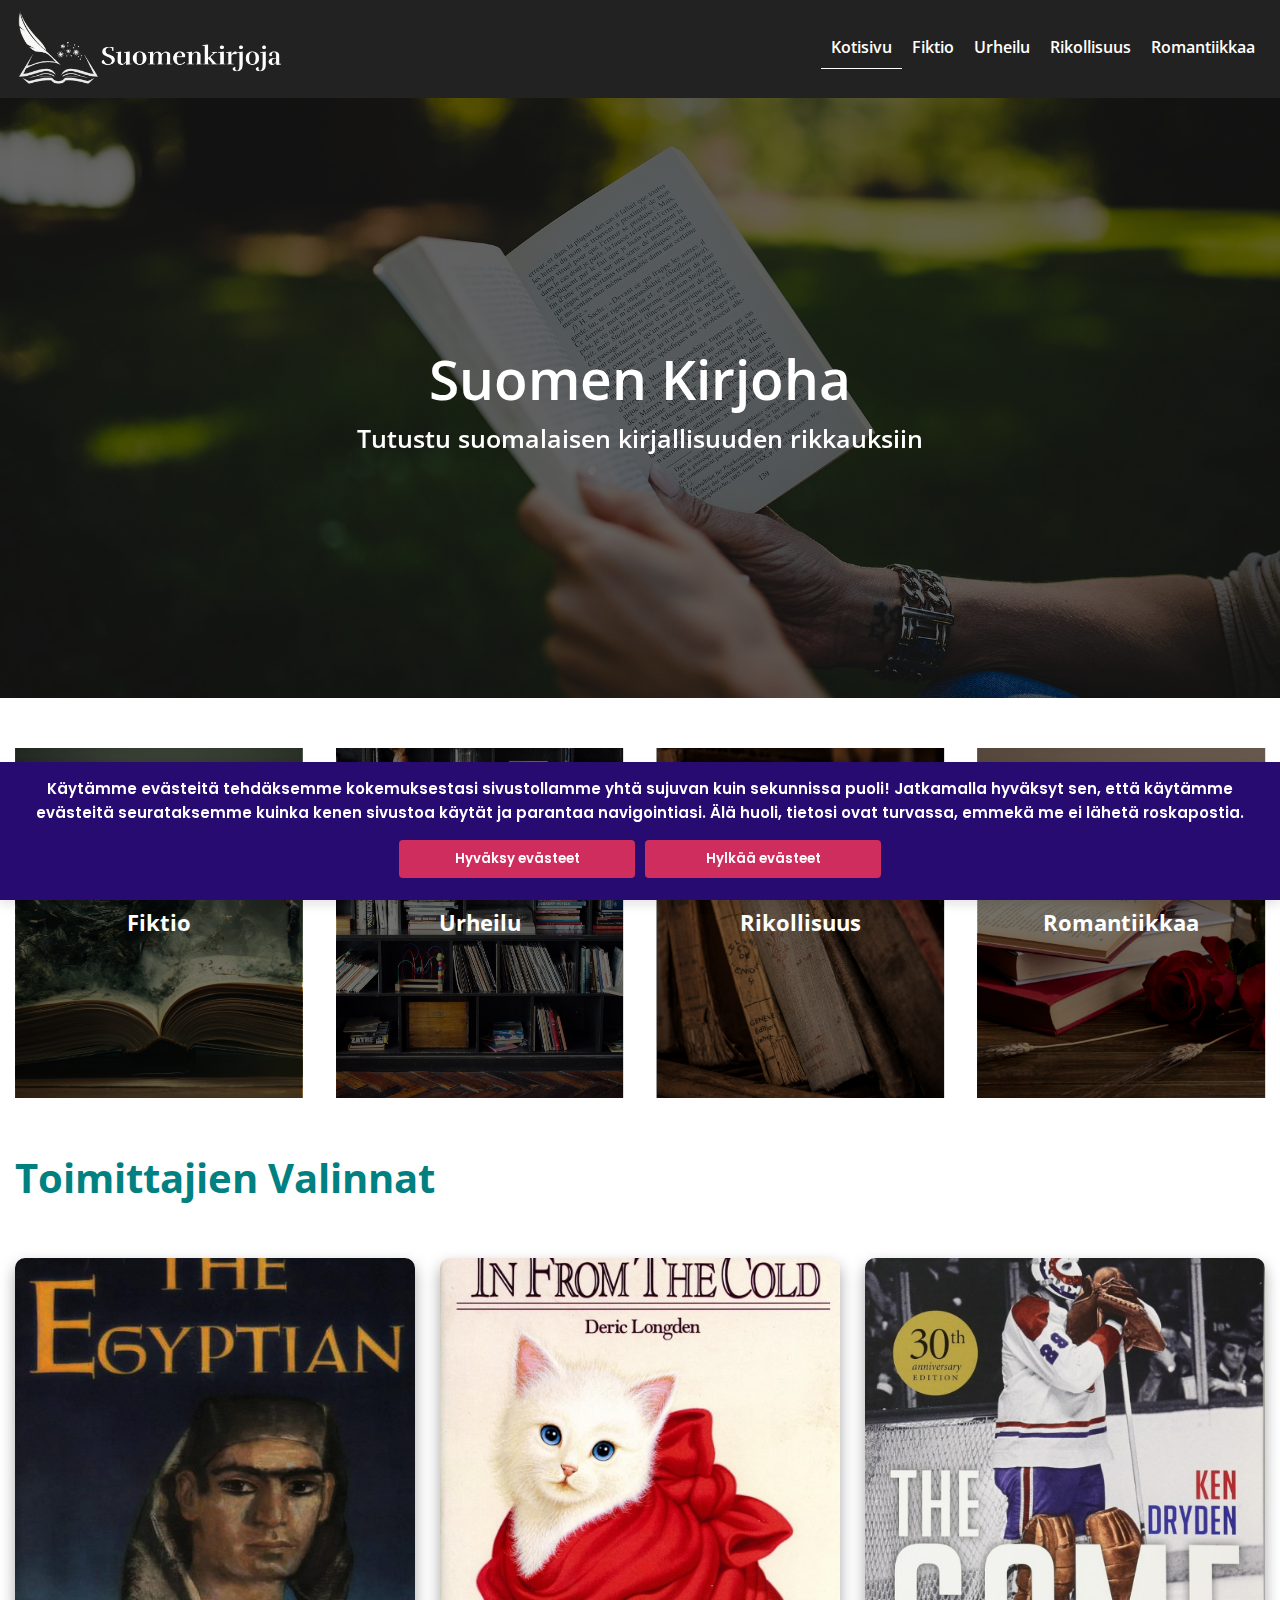
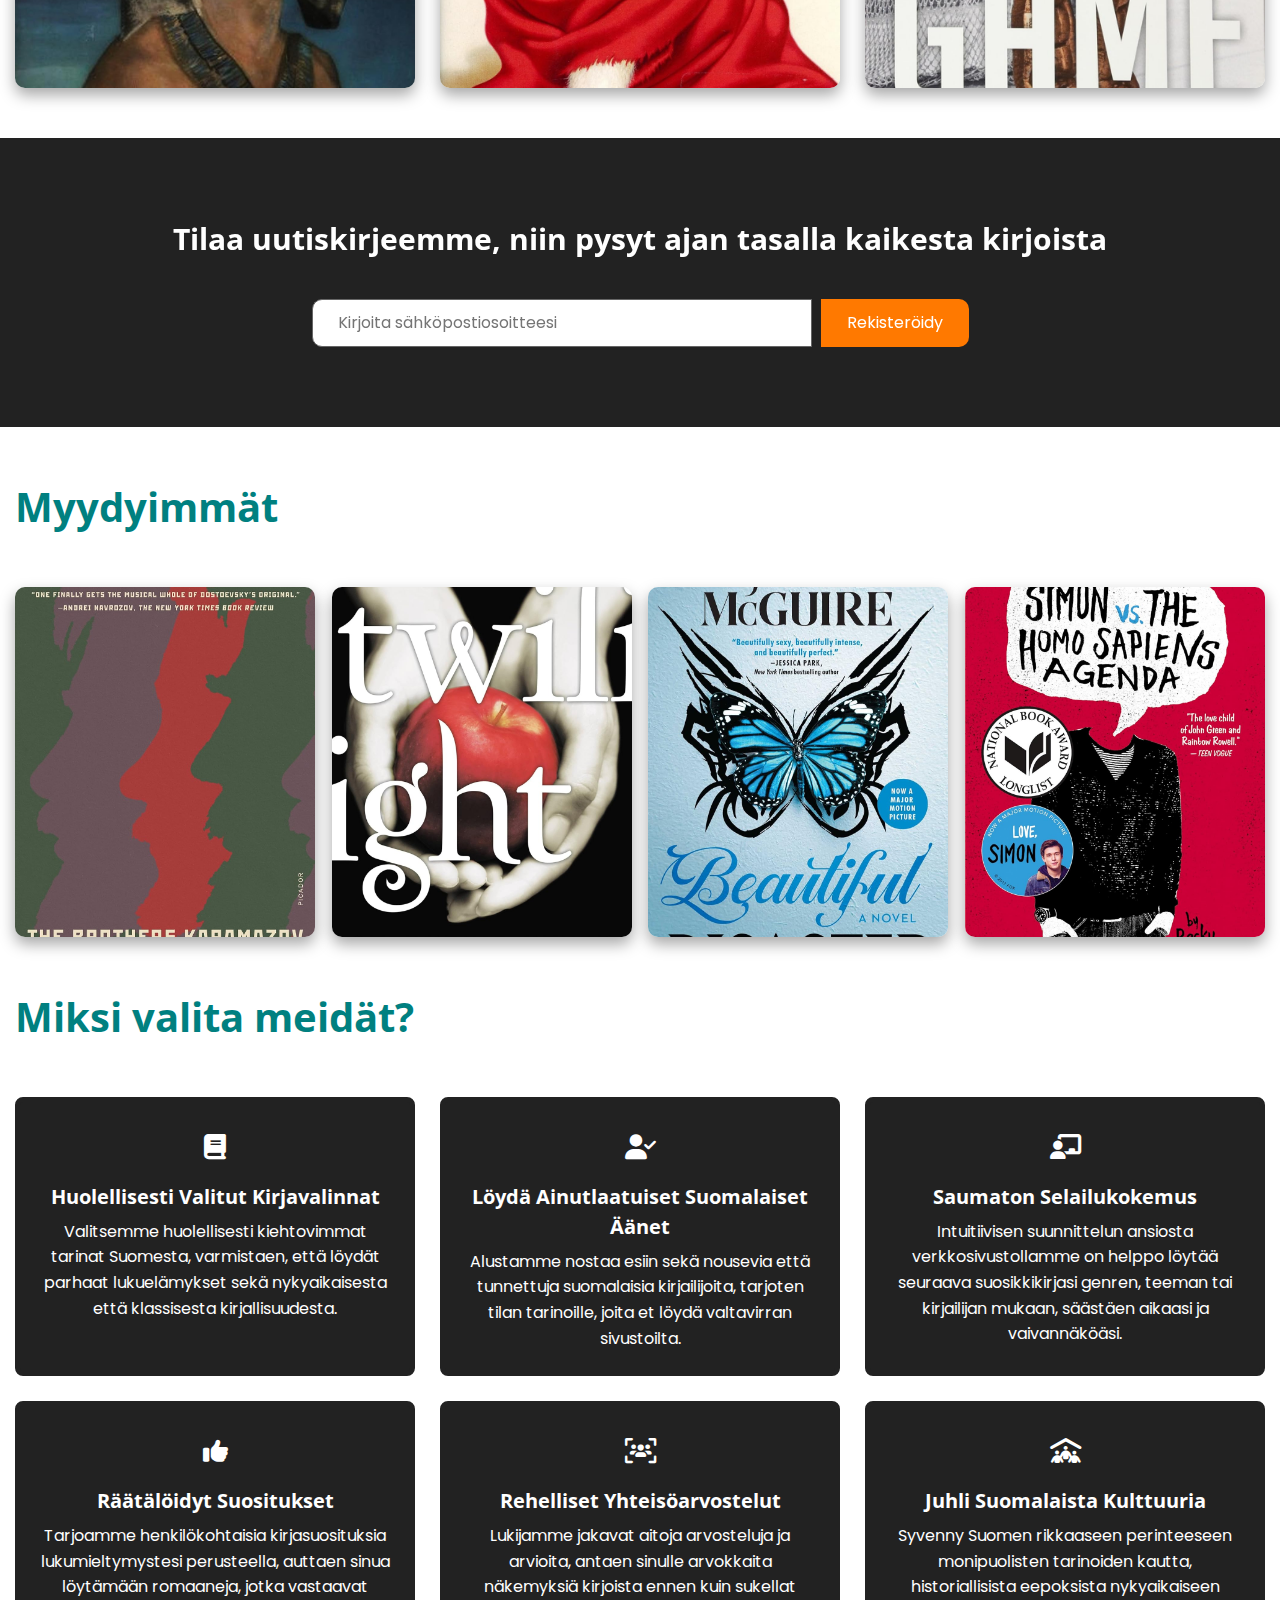
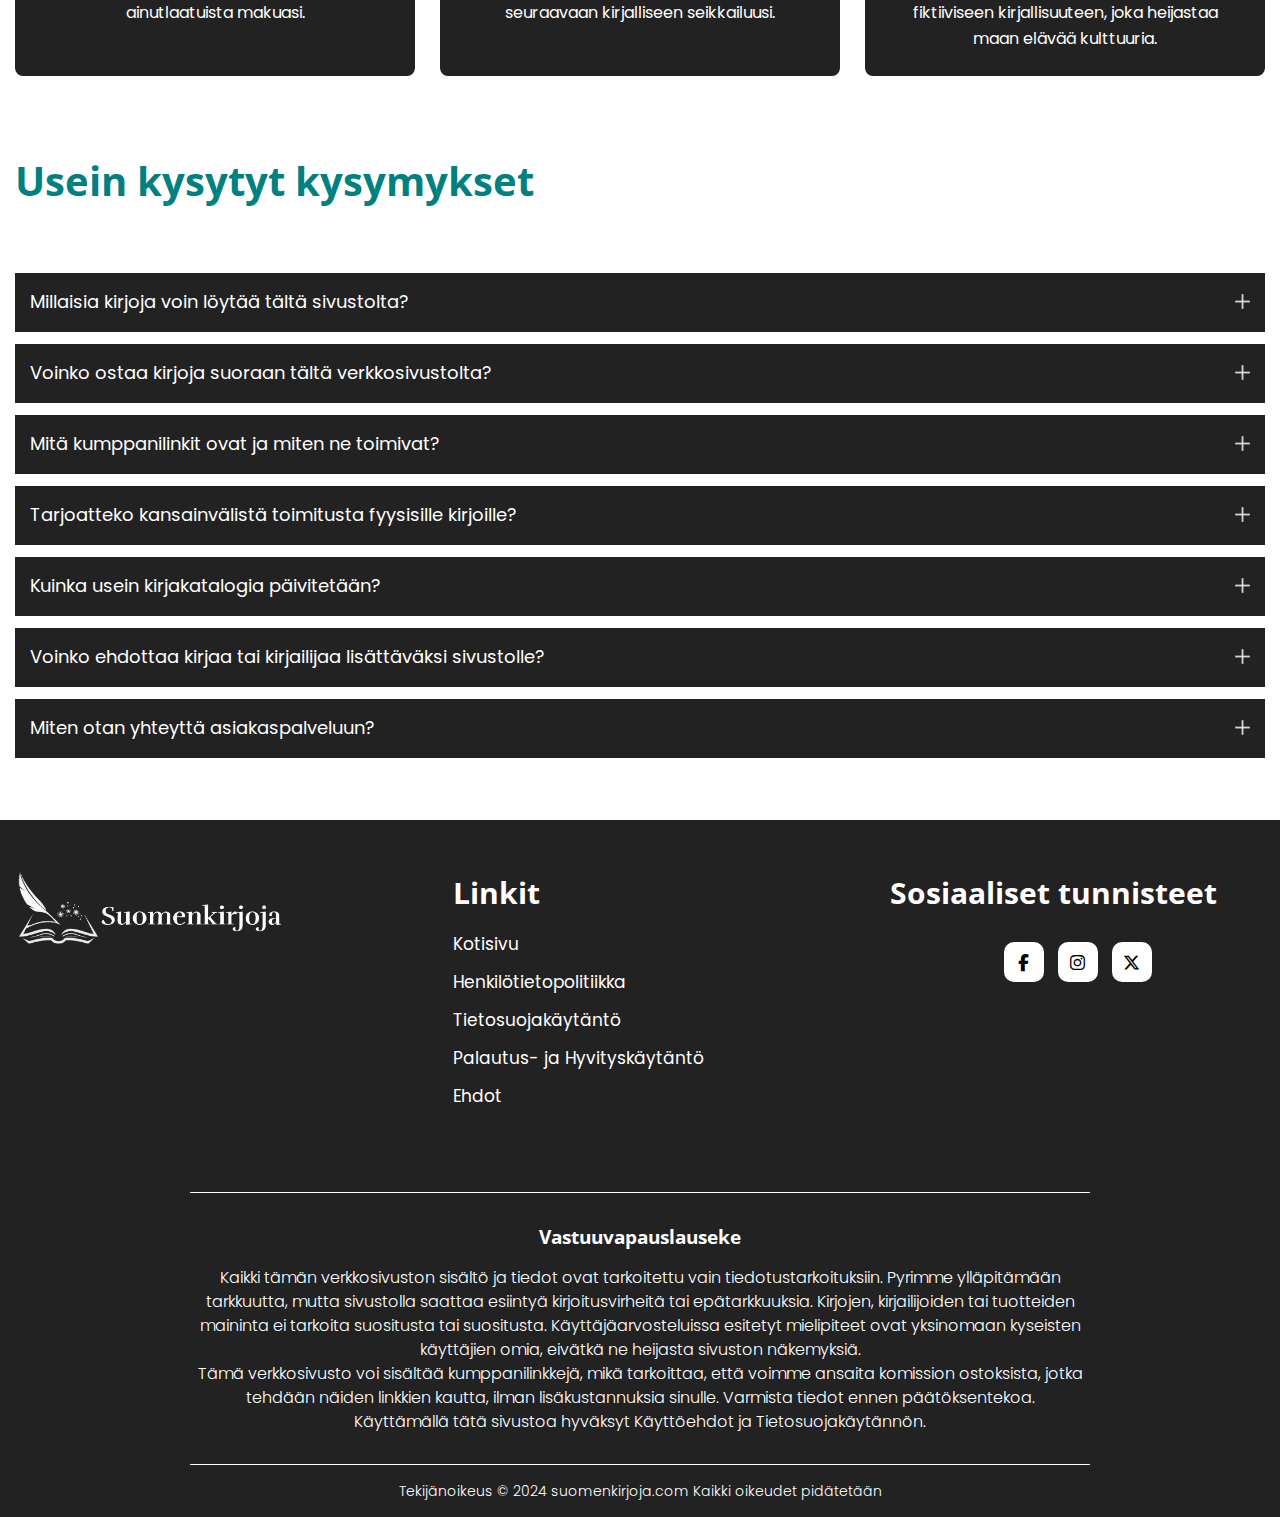
==== commit f0c737da: "done" ====
--- a/index.html
+++ b/index.html
@@ -20,7 +20,7 @@
             <nav class="desktop-menu">
                 <div class="top-logo">
                     <a href="./">
-                        <img src="./assets/images/logo.svg" alt="logo"></a>
+                        <img src="./assets/images/logo.svg" loading="lazy" alt="logo"></a>
                 </div>
 
                 <div class="main-menu">
@@ -44,7 +44,7 @@
     <!--Home Page Banner Section  Start -->
     <section class="main-banner">
         <div class="banner-image">
-            <img src="./assets/images/home-banner-image.jpg" alt="image">
+            <img src="./assets/images/home-banner-image.jpg" loading="lazy" alt="image">
         </div>
         <div class="banner-text text-center">
             <div class="banner-text-group" data-aos="fade-up" data-aos-duration="1500">
@@ -62,7 +62,7 @@
 
                 <div class="home-menu-cards">
                     <div class="home-menu-cards-image">
-                        <img src="./assets/images/fiction-banner-image.jpg" alt="card-image">
+                        <img src="./assets/images/fiction-banner-image.jpg" loading="lazy" alt="card-image">
                     </div>
                     <div class="home-menu-cards-text">
                         <a href="fiction">
@@ -75,7 +75,7 @@
 
                 <div class="home-menu-cards">
                     <div class="home-menu-cards-image">
-                        <img src="./assets/images/sports-banner-image.jpg" alt="card-image">
+                        <img src="./assets/images/sports-banner-image.jpg" loading="lazy" alt="card-image">
                     </div>
                     <div class="home-menu-cards-text">
                         <a href="sport">
@@ -88,7 +88,7 @@
 
                 <div class="home-menu-cards">
                     <div class="home-menu-cards-image">
-                        <img src="./assets/images/crime-banner-image.jpg" alt="card-image">
+                        <img src="./assets/images/crime-banner-image.jpg" loading="lazy"  alt="card-image">
                     </div>
                     <div class="home-menu-cards-text">
                         <a href="crime">
@@ -101,7 +101,7 @@
 
                 <div class="home-menu-cards">
                     <div class="home-menu-cards-image">
-                        <img src="./assets/images/romance-banner-image.jpg" alt="card-image">
+                        <img src="./assets/images/romance-banner-image.jpg" loading="lazy" alt="card-image">
                     </div>
                     <div class="home-menu-cards-text">
                         <a href="romance">
@@ -128,7 +128,7 @@
 
                 <div class="home-books-card">
                     <div class="home-books-card-image">
-                        <img src="./assets/images/TheEgyptian.jpg" alt="card-image">
+                        <img src="./assets/images/TheEgyptian.jpg" loading="lazy" alt="card-image">
                     </div>
 
                     <div class="home-books-card-content">
@@ -136,7 +136,7 @@
                             The Egyptian
                         </h3>
                         <h4>
-                            <img src="./assets/images/pen-white.png" class="pen-white" alt="pen-icon"> Mika Waltari
+                            <img src="./assets/images/pen-white.png" loading="lazy" class="pen-white" alt="pen-icon"> Mika Waltari
                         </h4>
                         <p>
                             Historiallinen romaani, joka
@@ -157,7 +157,7 @@
                 <div class="home-books-card">
 
                     <div class="home-books-card-image">
-                        <img src="./assets/images/TheCatWhoCameFromCold.jpg" alt="card-image">
+                        <img src="./assets/images/TheCatWhoCameFromCold.jpg" loading="lazy" alt="card-image">
                     </div>
 
                     <div class="home-books-card-content">
@@ -166,7 +166,7 @@
 
                         </h3>
                         <h4>
-                            <img src="./assets/images/pen-white.png" class="pen-white" alt="pen-icon"> Deric Longden
+                            <img src="./assets/images/pen-white.png" class="pen-white" loading="lazy" alt="pen-icon"> Deric Longden
                         </h4>
                         <p>
                             Herttainen ja humoristinen
@@ -186,7 +186,7 @@
                 <div class="home-books-card">
 
                     <div class="home-books-card-image">
-                        <img src="./assets/images/TheGame.jpg" alt="card-image">
+                        <img src="./assets/images/TheGame.jpg" loading="lazy" alt="card-image">
                     </div>
 
                     <div class="home-books-card-content">
@@ -194,7 +194,7 @@
                             The Game
                         </h3>
                         <h4>
-                            <img src="./assets/images/pen-white.png" class="pen-white" alt="pen-icon"> Ken Dryden
+                            <img src="./assets/images/pen-white.png" loading="lazy" class="pen-white" alt="pen-icon"> Ken Dryden
                         </h4>
                         <p>
                             Klassinen muistelmateos,
@@ -238,14 +238,14 @@
 
                 <div class="home-books-card">
                     <div class="home-books-card-image">
-                        <img src="./assets/images/BrotheKarmazov.jpg" alt="card-image">
+                        <img src="./assets/images/BrotheKarmazov.jpg" loading="lazy" alt="card-image">
                     </div>
                     <div class="home-books-card-content">
                         <h3>
                             The Brothers Karamazov
                         </h3>
                         <h4>
-                            <img src="./assets/images/pen-white.png" class="pen-white" alt="pen-icon"> Fyodor Dostoevsky
+                            <img src="./assets/images/pen-white.png" loading="lazy" class="pen-white" alt="pen-icon"> Fyodor Dostoevsky
                         </h4>
                         <div class="cards-btn">
                             <a class="butn cards-external-btn"
@@ -258,14 +258,14 @@
 
                 <div class="home-books-card">
                     <div class="home-books-card-image">
-                        <img src="./assets/images/twilight.jpg" alt="card-image">
+                        <img src="./assets/images/twilight.jpg" loading="lazy" alt="card-image">
                     </div>
                     <div class="home-books-card-content">
                         <h3>
                             Twilight
                         </h3>
                         <h4>
-                            <img src="./assets/images/pen-white.png" class="pen-white" alt="pen-icon"> Stephenie Meyer
+                            <img src="./assets/images/pen-white.png" loading="lazy" class="pen-white" alt="pen-icon"> Stephenie Meyer
                         </h4>
                         <div class="cards-btn">
                             <a class="butn cards-external-btn"
@@ -279,14 +279,14 @@
 
                 <div class="home-books-card">
                     <div class="home-books-card-image">
-                        <img src="./assets/images/BeautifulDisaster.jpg" alt="card-image">
+                        <img src="./assets/images/BeautifulDisaster.jpg" loading="lazy" alt="card-image">
                     </div>
                     <div class="home-books-card-content">
                         <h3>
                             Beautiful Disaster
                         </h3>
                         <h4>
-                            <img src="./assets/images/pen-white.png" class="pen-white" alt="pen-icon"> Jamie McGuire
+                            <img src="./assets/images/pen-white.png" loading="lazy" class="pen-white" alt="pen-icon"> Jamie McGuire
                         </h4>
                         <div class="cards-btn"> <a class="butn cards-external-btn"
                                 href="https://www.amazon.com/Beautiful-Disaster-Novel/dp/1476712042?_encoding=UTF8&dib_tag=se&dib=eyJ2IjoiMSJ9.[base64].Pdquif6MvUb7mvGkyWHwsHLwXXG0dk61CdkBr5j_n44&qid=1727177457&sr=1-1&linkCode=sl1&tag=jamestobin98-20&linkId=4a2ea557d40b487e410545ccf248d876&language=en_US&ref_=as_li_ss_tl"
@@ -298,14 +298,14 @@
 
                 <div class="home-books-card">
                     <div class="home-books-card-image">
-                        <img src="./assets/images/SimonvsHomo.jpg" alt="card-image">
+                        <img src="./assets/images/SimonvsHomo.jpg" loading="lazy" alt="card-image">
                     </div>
                     <div class="home-books-card-content">
                         <h3>
                             Simon vs. the Homo Sapiens Agenda
                         </h3>
                         <h4>
-                            <img src="./assets/images/pen-white.png" class="pen-white" alt="pen-icon"> Becky Albertalli
+                            <img src="./assets/images/pen-white.png" loading="lazy" class="pen-white" alt="pen-icon"> Becky Albertalli
                         </h4>
                         <div class="cards-btn"> <a class="butn cards-external-btn"
                                 href="https://www.amazon.com/Simon-vs-Homo-Sapiens-Agenda/dp/006234868X?crid=1C4AQLAO2MMRL&dib=eyJ2IjoiMSJ9.[base64].SA8ciUnukqdBajDq0BIjs772ce1dFF_wmGhqBcUmtT8&dib_tag=se&keywords=Simon+vs.+the+Homo+Sapiens+Agenda&qid=1727178040&sprefix=simon+vs.+the+homo+sapiens+agenda,aps,229&sr=8-1&linkCode=sl1&tag=jamestobin98-20&linkId=ccef802a47dce6aff8c787c02ddae642&language=en_US&ref_=as_li_ss_tl"
@@ -442,7 +442,7 @@
                             <div class="text">Millaisia kirjoja voin löytää tältä sivustolta?
                             </div>
                             <img src="https://assets-global.website-files.com/63e49089cb05f507aba64457/63e49089cb05f5c614a6446a_icon_plus.svg"
-                                alt="">
+                                alt="" loading="lazy">
                             <input type="checkbox">
                         </div>
                         <div class="bottom">
@@ -463,7 +463,7 @@
                                 Voinko ostaa kirjoja suoraan tältä verkkosivustolta?
                             </div>
                             <img src="https://assets-global.website-files.com/63e49089cb05f507aba64457/63e49089cb05f5c614a6446a_icon_plus.svg"
-                                alt="">
+                                alt="" loading="lazy">
                             <input type="checkbox">
                         </div>
                         <div class="bottom">
@@ -485,7 +485,7 @@
                                 Mitä kumppanilinkit ovat ja miten ne toimivat?
                             </div>
                             <img src="https://assets-global.website-files.com/63e49089cb05f507aba64457/63e49089cb05f5c614a6446a_icon_plus.svg"
-                                alt="">
+                                alt="" loading="lazy">
                             <input type="checkbox">
                         </div>
                         <div class="bottom">
@@ -505,7 +505,7 @@
                                 Tarjoatteko kansainvälistä toimitusta fyysisille kirjoille?
                             </div>
                             <img src="https://assets-global.website-files.com/63e49089cb05f507aba64457/63e49089cb05f5c614a6446a_icon_plus.svg"
-                                alt="">
+                                alt="" loading="lazy">
                             <input type="checkbox">
                         </div>
                         <div class="bottom">
@@ -525,7 +525,7 @@
                                 Kuinka usein kirjakatalogia päivitetään?
                             </div>
                             <img src="https://assets-global.website-files.com/63e49089cb05f507aba64457/63e49089cb05f5c614a6446a_icon_plus.svg"
-                                alt="">
+                                alt="" loading="lazy">
                             <input type="checkbox">
                         </div>
                         <div class="bottom">
@@ -545,7 +545,7 @@
                                 Voinko ehdottaa kirjaa tai kirjailijaa lisättäväksi sivustolle?
                             </div>
                             <img src="https://assets-global.website-files.com/63e49089cb05f507aba64457/63e49089cb05f5c614a6446a_icon_plus.svg"
-                                alt="">
+                                alt="" loading="lazy">
                             <input type="checkbox">
                         </div>
                         <div class="bottom">
@@ -567,7 +567,7 @@
                                 Miten otan yhteyttä asiakaspalveluun?
                             </div>
                             <img src="https://assets-global.website-files.com/63e49089cb05f507aba64457/63e49089cb05f5c614a6446a_icon_plus.svg"
-                                alt="">
+                                alt="" loading="lazy">
                             <input type="checkbox">
                         </div>
                         <div class="bottom">
@@ -597,7 +597,7 @@
             <div class="footer-wrapper">
 
                 <div class="logo-bottom footer-items">
-                    <a href="./"> <img src="./assets/images/logo.svg" alt="logo"></a>
+                    <a href="./"> <img src="./assets/images/logo.svg" loading="lazy" alt="logo"></a>
                 </div>
 
                 <div class="footer-links footer-items">
@@ -626,7 +626,7 @@
 
             </div>
             <div class="ssl-certificate text-center pb-2">
-                <img src="./assets/images/ssl.png" alt="ssl-logo">
+                <img src="./assets/images/ssl.png" loading="lazy" alt="ssl-logo">
             </div>
 
             <div class="disclaimer text-center py-3">
@@ -656,7 +656,7 @@
     <!-- Footer End -->
 
     <!-- Cookies Start -->
-    <!-- <div class="wrapper">
+   <div class="wrapper">
         <div class="info">
             <p>
                 Käytämme evästeitä tehdäksemme kokemuksestasi sivustollamme yhtä sujuvan kuin sekunnissa
@@ -671,7 +671,7 @@
             <button class="button" id="acceptBtn">Hyväksy evästeet</button>
             <button class="button">Hylkää evästeet</button>
         </div>
-    </div> -->
+    </div>
     <!-- Cookies End-->
     <script src="assets/js/aos.js"></script>
     <script src="./assets/js/index.js"></script>
